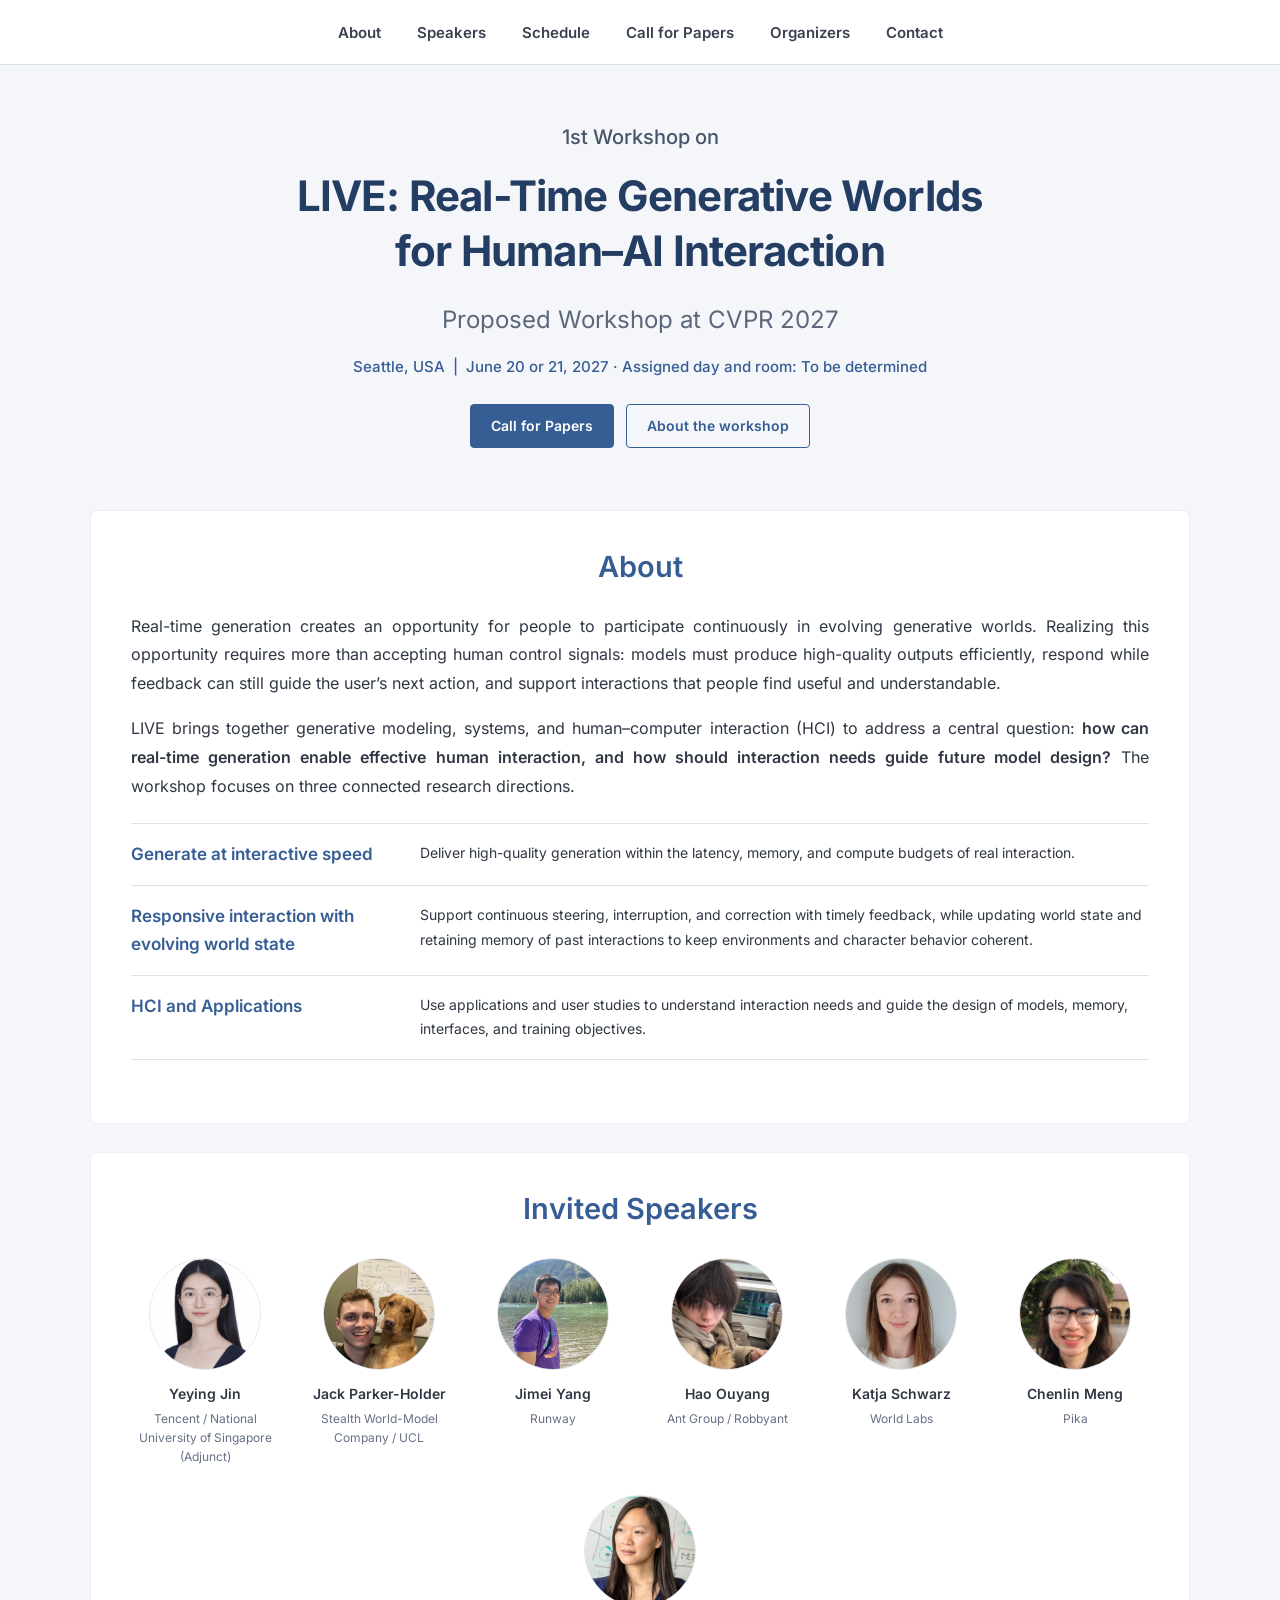
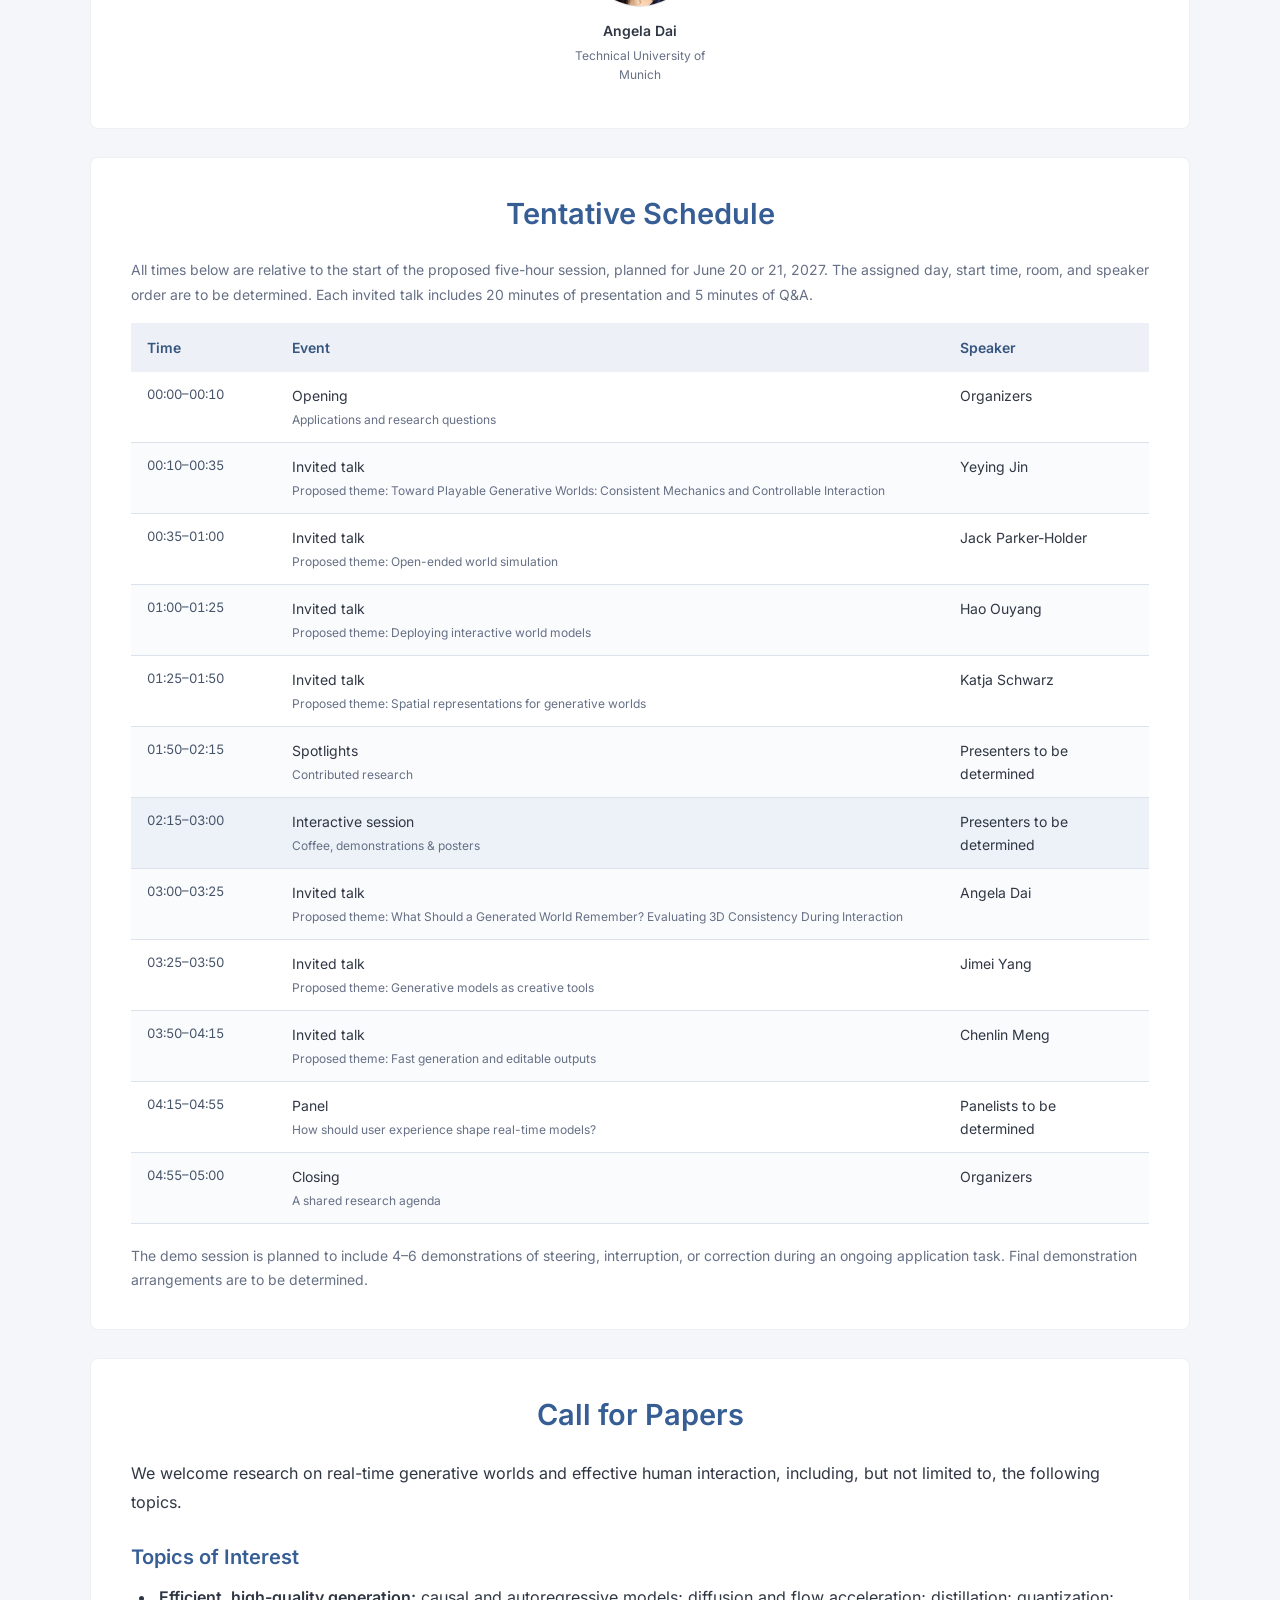
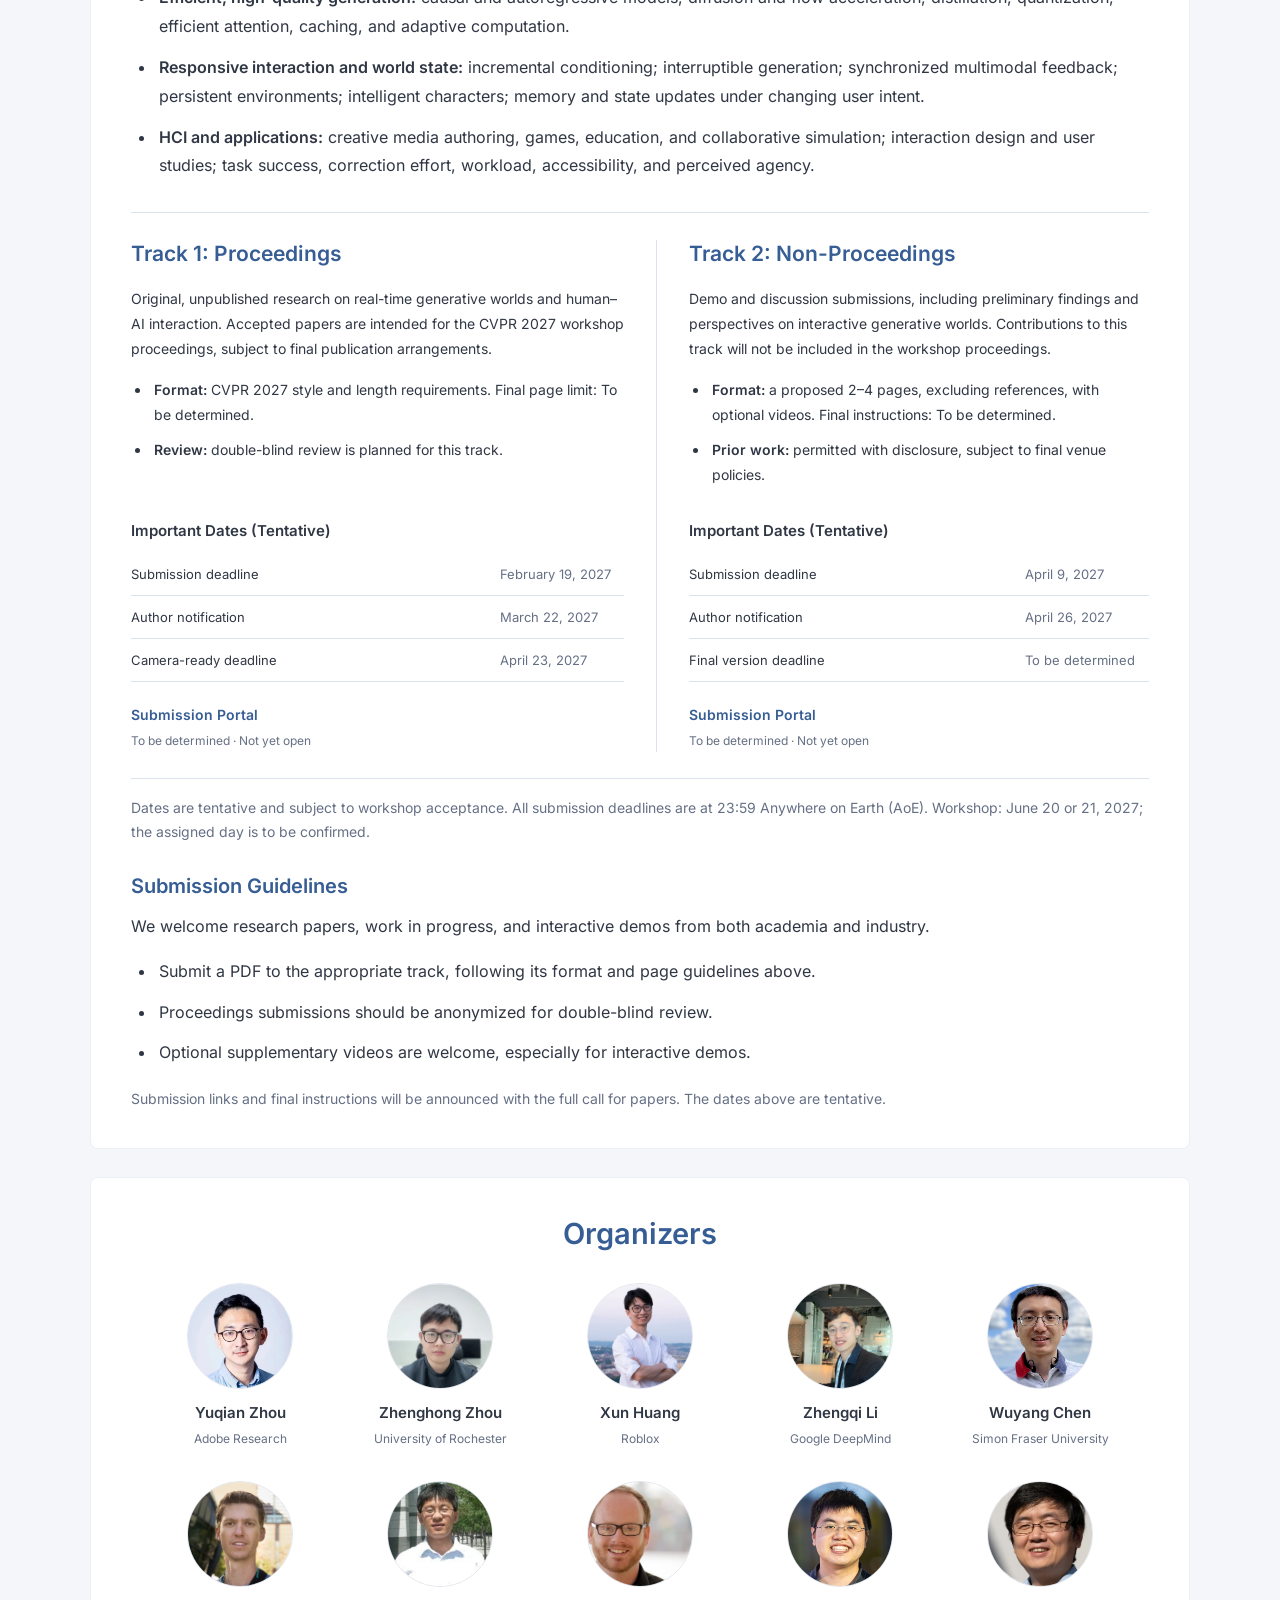
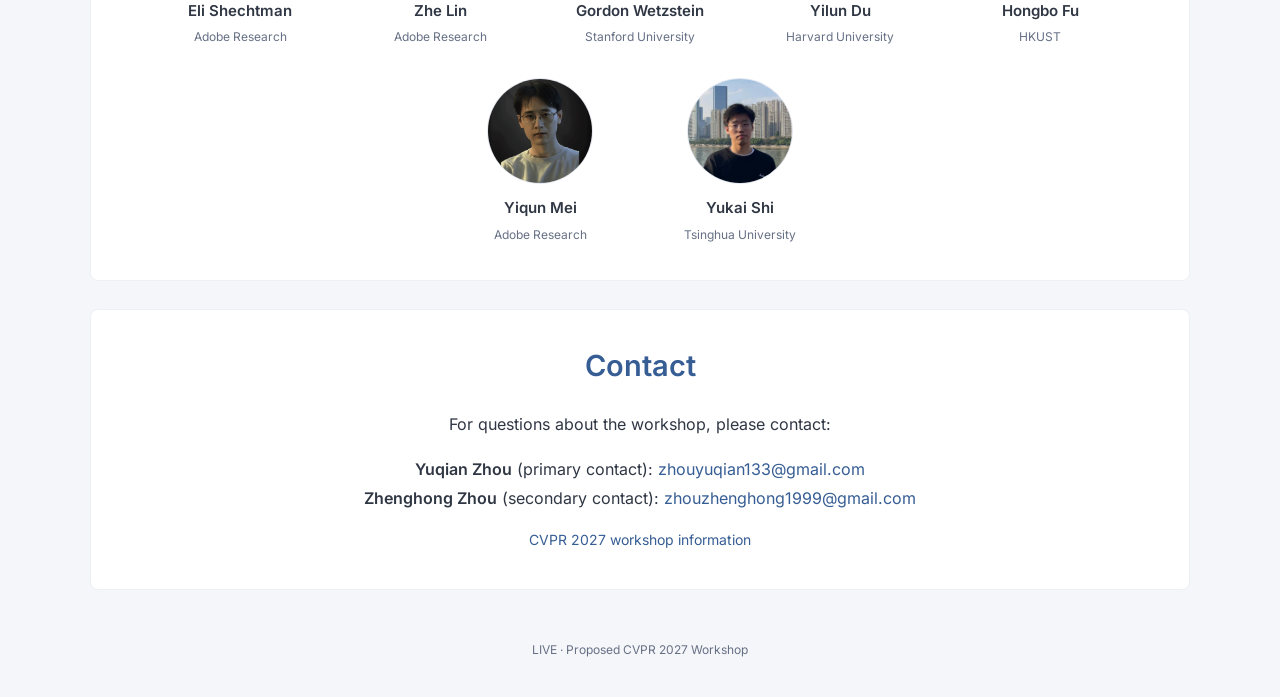
==== index.html @ 4d847741 "Initial submit" ====
<!doctype html>
<html lang="en">
<head>
  <meta charset="utf-8">
  <meta name="viewport" content="width=device-width, initial-scale=1">
  <meta name="theme-color" content="#ffffff">
  <meta name="description" content="LIVE: Real-Time Generative Worlds for Human–AI Interaction. Proposed workshop at CVPR 2027.">
  <meta name="robots" content="noindex, nofollow">
  <meta property="og:title" content="LIVE: Real-Time Generative Worlds for Human–AI Interaction">
  <meta property="og:description" content="Proposed CVPR 2027 workshop on efficient generation, responsive world models, and human–AI interaction.">
  <meta property="og:type" content="website">
  <title>LIVE | Proposed CVPR 2027 Workshop</title>
  <link rel="icon" href="favicon.svg" type="image/svg+xml">
  <link rel="stylesheet" href="assets/fonts/fonts.css">
  <link rel="stylesheet" href="styles.css?v=text-header-20261102">
  <script src="main.js?v=academic-20261101" defer></script>
</head>
<body>
  <a class="skip-link" href="#about">Skip to content</a>
  <nav class="site-nav" aria-label="Main navigation">
    <button class="menu-toggle" type="button" aria-expanded="false" aria-controls="nav-links">☰ Menu</button>
    <div id="nav-links" class="nav-links">
      <a href="#about">About</a><a href="#speakers">Speakers</a><a href="#schedule">Schedule</a><a href="#call-for-papers">Call for Papers</a><a href="#organizers">Organizers</a><a href="#contact">Contact</a>
    </div>
  </nav>
  <header class="workshop-header" id="top">
    <div class="hero-inner"><div class="hero-copy">
    <p class="edition">1st Workshop on</p>
    <h1><span>LIVE: Real-Time Generative Worlds</span><br>for Human–AI Interaction</h1>
    <p class="conference">Proposed Workshop at CVPR 2027</p>
    <p class="event-info">Seattle, USA &nbsp;|&nbsp; June 20 or 21, 2027 · Assigned day and room: To be determined</p>
    <div class="hero-actions">
      <a class="hero-primary" href="#call-for-papers">Call for Papers</a>
      <a class="hero-secondary" href="#about">About the workshop</a>
    </div>
    </div></div>
  </header>
  <main>
    <section id="about" class="section about" aria-labelledby="about-title">
      <h2 id="about-title">About</h2>
      <p>Real-time generation creates an opportunity for people to participate continuously in evolving generative worlds. Realizing this opportunity requires more than accepting human control signals: models must produce high-quality outputs efficiently, respond while feedback can still guide the user’s next action, and support interactions that people find useful and understandable.</p>
      <p>LIVE brings together generative modeling, systems, and human–computer interaction (HCI) to address a central question: <strong>how can real-time generation enable effective human interaction, and how should interaction needs guide future model design?</strong> The workshop focuses on three connected research directions.</p>
      <div class="research-directions" role="group" aria-label="Research goals for continuous human interaction">
        <article class="research-direction">
          <h3>Generate at interactive speed</h3>
          <p>Deliver high-quality generation within the latency, memory, and compute budgets of real interaction.</p>
        </article>
        <article class="research-direction">
          <h3>Responsive interaction with evolving world state</h3>
          <p>Support continuous steering, interruption, and correction with timely feedback, while updating world state and retaining memory of past interactions to keep environments and character behavior coherent.</p>
        </article>
        <article class="research-direction">
          <h3>HCI and Applications</h3>
          <p>Use applications and user studies to understand interaction needs and guide the design of models, memory, interfaces, and training objectives.</p>
        </article>
      </div>
    </section>
    <section id="speakers" class="section" aria-labelledby="speakers-title">
      <h2 id="speakers-title">Invited Speakers</h2>
      <div class="people speakers"><article class="person speaker">
      <a class="person-portrait" href="https://jinyeying.github.io/" target="_blank" rel="noopener noreferrer" aria-label="Yeying Jin — personal website (opens in a new tab)">
        <img src="assets/people/yeying-jin.webp" alt="Yeying Jin" width="112" height="112" loading="lazy">
      </a>
      <h3><a href="https://jinyeying.github.io/" target="_blank" rel="noopener noreferrer">Yeying Jin</a></h3>
      <p class="affiliation">Tencent / National University of Singapore (Adjunct)</p>
    </article>
<article class="person speaker">
      <a class="person-portrait" href="https://jparkerholder.github.io/" target="_blank" rel="noopener noreferrer" aria-label="Jack Parker-Holder — personal website (opens in a new tab)">
        <img src="assets/people/jack-parker-holder.webp" alt="Jack Parker-Holder" width="112" height="112" loading="lazy">
      </a>
      <h3><a href="https://jparkerholder.github.io/" target="_blank" rel="noopener noreferrer">Jack Parker-Holder</a></h3>
      <p class="affiliation">Stealth World-Model Company / UCL</p>
    </article>
<article class="person speaker">
      <a class="person-portrait" href="https://jimeiyang.github.io/" target="_blank" rel="noopener noreferrer" aria-label="Jimei Yang — personal website (opens in a new tab)">
        <img src="assets/people/jimei-yang.webp" alt="Jimei Yang" width="112" height="112" loading="lazy">
      </a>
      <h3><a href="https://jimeiyang.github.io/" target="_blank" rel="noopener noreferrer">Jimei Yang</a></h3>
      <p class="affiliation">Runway</p>
    </article>
<article class="person speaker">
      <a class="person-portrait" href="https://ken-ouyang.github.io/" target="_blank" rel="noopener noreferrer" aria-label="Hao Ouyang — personal website (opens in a new tab)">
        <img src="assets/people/hao-ouyang.webp" alt="Hao Ouyang" width="112" height="112" loading="lazy">
      </a>
      <h3><a href="https://ken-ouyang.github.io/" target="_blank" rel="noopener noreferrer">Hao Ouyang</a></h3>
      <p class="affiliation">Ant Group / Robbyant</p>
    </article>
<article class="person speaker">
      <a class="person-portrait" href="https://katjaschwarz.github.io/" target="_blank" rel="noopener noreferrer" aria-label="Katja Schwarz — personal website (opens in a new tab)">
        <img src="assets/people/katja-schwarz.webp" alt="Katja Schwarz" width="112" height="112" loading="lazy">
      </a>
      <h3><a href="https://katjaschwarz.github.io/" target="_blank" rel="noopener noreferrer">Katja Schwarz</a></h3>
      <p class="affiliation">World Labs</p>
    </article>
<article class="person speaker">
      <a class="person-portrait" href="https://cs.stanford.edu/~chenlin/" target="_blank" rel="noopener noreferrer" aria-label="Chenlin Meng — personal website (opens in a new tab)">
        <img src="assets/people/chenlin-meng.webp" alt="Chenlin Meng" width="112" height="112" loading="lazy">
      </a>
      <h3><a href="https://cs.stanford.edu/~chenlin/" target="_blank" rel="noopener noreferrer">Chenlin Meng</a></h3>
      <p class="affiliation">Pika</p>
    </article>
<article class="person speaker">
      <a class="person-portrait" href="https://www.3dunderstanding.org/" target="_blank" rel="noopener noreferrer" aria-label="Angela Dai — personal website (opens in a new tab)">
        <img src="assets/people/angela-dai.webp" alt="Angela Dai" width="112" height="112" loading="lazy">
      </a>
      <h3><a href="https://www.3dunderstanding.org/" target="_blank" rel="noopener noreferrer">Angela Dai</a></h3>
      <p class="affiliation">Technical University of Munich</p>
    </article></div>
    </section>
    <section id="schedule" class="section" aria-labelledby="schedule-title">
      <h2 id="schedule-title">Tentative Schedule</h2>
      <p class="section-note">All times below are relative to the start of the proposed five-hour session, planned for June 20 or 21, 2027. The assigned day, start time, room, and speaker order are to be determined. Each invited talk includes 20 minutes of presentation and 5 minutes of Q&amp;A.</p>
      <div class="table-wrap"><table class="schedule">
        <caption class="sr-only">Tentative schedule, with elapsed times measured from the session start.</caption>
        <thead><tr><th scope="col">Time</th><th scope="col">Event</th><th scope="col">Speaker</th></tr></thead>
        <tbody><tr><th scope="row">00:00–00:10</th><td>Opening<span class="session-title">Applications and research questions</span></td><td>Organizers</td></tr>
<tr><th scope="row">00:10–00:35</th><td>Invited talk<span class="session-title">Proposed theme: Toward Playable Generative Worlds: Consistent Mechanics and Controllable Interaction</span></td><td>Yeying Jin</td></tr>
<tr><th scope="row">00:35–01:00</th><td>Invited talk<span class="session-title">Proposed theme: Open-ended world simulation</span></td><td>Jack Parker-Holder</td></tr>
<tr><th scope="row">01:00–01:25</th><td>Invited talk<span class="session-title">Proposed theme: Deploying interactive world models</span></td><td>Hao Ouyang</td></tr>
<tr><th scope="row">01:25–01:50</th><td>Invited talk<span class="session-title">Proposed theme: Spatial representations for generative worlds</span></td><td>Katja Schwarz</td></tr>
<tr><th scope="row">01:50–02:15</th><td>Spotlights<span class="session-title">Contributed research</span></td><td>Presenters to be determined</td></tr>
<tr class="session-break"><th scope="row">02:15–03:00</th><td>Interactive session<span class="session-title">Coffee, demonstrations &amp; posters</span></td><td>Presenters to be determined</td></tr>
<tr><th scope="row">03:00–03:25</th><td>Invited talk<span class="session-title">Proposed theme: What Should a Generated World Remember? Evaluating 3D Consistency During Interaction</span></td><td>Angela Dai</td></tr>
<tr><th scope="row">03:25–03:50</th><td>Invited talk<span class="session-title">Proposed theme: Generative models as creative tools</span></td><td>Jimei Yang</td></tr>
<tr><th scope="row">03:50–04:15</th><td>Invited talk<span class="session-title">Proposed theme: Fast generation and editable outputs</span></td><td>Chenlin Meng</td></tr>
<tr><th scope="row">04:15–04:55</th><td>Panel<span class="session-title">How should user experience shape real-time models?</span></td><td>Panelists to be determined</td></tr>
<tr><th scope="row">04:55–05:00</th><td>Closing<span class="session-title">A shared research agenda</span></td><td>Organizers</td></tr></tbody>
      </table></div>
      <p class="section-note after-table">The demo session is planned to include 4–6 demonstrations of steering, interruption, or correction during an ongoing application task. Final demonstration arrangements are to be determined.</p>
    </section>
    <section id="call-for-papers" class="section" aria-labelledby="cfp-title">
      <h2 id="cfp-title">Call for Papers</h2>
      <p>We welcome research on real-time generative worlds and effective human interaction, including, but not limited to, the following topics.</p>
      <h3>Topics of Interest</h3>
      <ul class="topics">
        <li><strong>Efficient, high-quality generation:</strong> causal and autoregressive models; diffusion and flow acceleration; distillation; quantization; efficient attention, caching, and adaptive computation.</li>
        <li><strong>Responsive interaction and world state:</strong> incremental conditioning; interruptible generation; synchronized multimodal feedback; persistent environments; intelligent characters; memory and state updates under changing user intent.</li>
        <li><strong>HCI and applications:</strong> creative media authoring, games, education, and collaborative simulation; interaction design and user studies; task success, correction effort, workload, accessibility, and perceived agency.</li>
      </ul>
      <div class="submission-tracks">
        <section id="proceedings-track" class="track-column" aria-labelledby="proceedings-title">
          <h3 id="proceedings-title">Track 1: Proceedings</h3>
          <p>Original, unpublished research on real-time generative worlds and human–AI interaction. Accepted papers are intended for the CVPR 2027 workshop proceedings, subject to final publication arrangements.</p>
          <ul class="track-requirements">
            <li><strong>Format:</strong> CVPR 2027 style and length requirements. Final page limit: To be determined.</li>
            <li><strong>Review:</strong> double-blind review is planned for this track.</li>
          </ul>
          <div class="track-details">
            <h4>Important Dates (Tentative)</h4>
            <table class="dates track-dates">
              <caption class="sr-only">Tentative Proceedings Track dates for 2027.</caption>
              <tbody>
                <tr><th scope="row">Submission deadline</th><td><time datetime="2027-02-19">February 19, 2027</time></td></tr>
                <tr><th scope="row">Author notification</th><td><time datetime="2027-03-22">March 22, 2027</time></td></tr>
                <tr><th scope="row">Camera-ready deadline</th><td><time datetime="2027-04-23">April 23, 2027</time></td></tr>
              </tbody>
            </table>
            <p class="track-portal"><strong>Submission Portal</strong><span>To be determined · Not yet open</span></p>
          </div>
        </section>
        <section id="non-proceedings-track" class="track-column" aria-labelledby="non-proceedings-title">
          <h3 id="non-proceedings-title">Track 2: Non-Proceedings</h3>
          <p>Demo and discussion submissions, including preliminary findings and perspectives on interactive generative worlds. Contributions to this track will not be included in the workshop proceedings.</p>
          <ul class="track-requirements">
            <li><strong>Format:</strong> a proposed 2–4 pages, excluding references, with optional videos. Final instructions: To be determined.</li>
            <li><strong>Prior work:</strong> permitted with disclosure, subject to final venue policies.</li>
          </ul>
          <div class="track-details">
            <h4>Important Dates (Tentative)</h4>
            <table class="dates track-dates">
              <caption class="sr-only">Tentative Non-Proceedings Track dates for 2027; final version deadline to be determined.</caption>
              <tbody>
                <tr><th scope="row">Submission deadline</th><td><time datetime="2027-04-09">April 9, 2027</time></td></tr>
                <tr><th scope="row">Author notification</th><td><time datetime="2027-04-26">April 26, 2027</time></td></tr>
                <tr><th scope="row">Final version deadline</th><td>To be determined</td></tr>
              </tbody>
            </table>
            <p class="track-portal"><strong>Submission Portal</strong><span>To be determined · Not yet open</span></p>
          </div>
        </section>
      </div>
      <p id="important-dates" class="section-note track-timing">Dates are tentative and subject to workshop acceptance. All submission deadlines are at 23:59 Anywhere on Earth (AoE). Workshop: June 20 or 21, 2027; the assigned day is to be confirmed.</p>
      <h3 id="submission-guidelines">Submission Guidelines</h3>
      <p>We welcome research papers, work in progress, and interactive demos from both academia and industry.</p>
      <ul class="submission-guidelines">
        <li>Submit a PDF to the appropriate track, following its format and page guidelines above.</li>
        <li>Proceedings submissions should be anonymized for double-blind review.</li>
        <li>Optional supplementary videos are welcome, especially for interactive demos.</li>
      </ul>
      <p class="section-note">Submission links and final instructions will be announced with the full call for papers. The dates above are tentative.</p>
    </section>
    <section id="organizers" class="section" aria-labelledby="organizers-title">
      <h2 id="organizers-title">Organizers</h2>
      <div class="people organizers"><article class="person organizer">
      <a class="person-portrait" href="https://yzhouas.github.io/" target="_blank" rel="noopener noreferrer" aria-label="Yuqian Zhou — personal website (opens in a new tab)">
        <img src="assets/people/yuqian-zhou.webp" alt="Yuqian Zhou" width="112" height="112" loading="lazy">
      </a>
      <h3><a href="https://yzhouas.github.io/" target="_blank" rel="noopener noreferrer">Yuqian Zhou</a></h3>
      <p class="affiliation">Adobe Research</p>
    </article>
<article class="person organizer">
      <a class="person-portrait" href="https://zhouzhenghong-gt.github.io/" target="_blank" rel="noopener noreferrer" aria-label="Zhenghong Zhou — personal website (opens in a new tab)">
        <img src="assets/people/zhenghong-zhou.webp" alt="Zhenghong Zhou" width="112" height="112" loading="lazy">
      </a>
      <h3><a href="https://zhouzhenghong-gt.github.io/" target="_blank" rel="noopener noreferrer">Zhenghong Zhou</a></h3>
      <p class="affiliation">University of Rochester</p>
    </article>
<article class="person organizer">
      <a class="person-portrait" href="https://www.xunhuang.me/" target="_blank" rel="noopener noreferrer" aria-label="Xun Huang — personal website (opens in a new tab)">
        <img src="assets/people/xun-huang.webp" alt="Xun Huang" width="112" height="112" loading="lazy">
      </a>
      <h3><a href="https://www.xunhuang.me/" target="_blank" rel="noopener noreferrer">Xun Huang</a></h3>
      <p class="affiliation">Roblox</p>
    </article>
<article class="person organizer">
      <a class="person-portrait" href="https://zhengqili.github.io/" target="_blank" rel="noopener noreferrer" aria-label="Zhengqi Li — personal website (opens in a new tab)">
        <img src="assets/people/zhengqi-li.webp" alt="Zhengqi Li" width="112" height="112" loading="lazy">
      </a>
      <h3><a href="https://zhengqili.github.io/" target="_blank" rel="noopener noreferrer">Zhengqi Li</a></h3>
      <p class="affiliation">Google DeepMind</p>
    </article>
<article class="person organizer">
      <a class="person-portrait" href="https://delta-lab-ai.github.io/" target="_blank" rel="noopener noreferrer" aria-label="Wuyang Chen — personal website (opens in a new tab)">
        <img src="assets/people/wuyang-chen.webp" alt="Wuyang Chen" width="112" height="112" loading="lazy">
      </a>
      <h3><a href="https://delta-lab-ai.github.io/" target="_blank" rel="noopener noreferrer">Wuyang Chen</a></h3>
      <p class="affiliation">Simon Fraser University</p>
    </article>
<article class="person organizer">
      <a class="person-portrait" href="https://research.adobe.com/person/eli-shechtman/" target="_blank" rel="noopener noreferrer" aria-label="Eli Shechtman — personal website (opens in a new tab)">
        <img src="assets/people/eli-shechtman.webp" alt="Eli Shechtman" width="112" height="112" loading="lazy">
      </a>
      <h3><a href="https://research.adobe.com/person/eli-shechtman/" target="_blank" rel="noopener noreferrer">Eli Shechtman</a></h3>
      <p class="affiliation">Adobe Research</p>
    </article>
<article class="person organizer">
      <a class="person-portrait" href="https://research.adobe.com/person/zhe-lin/" target="_blank" rel="noopener noreferrer" aria-label="Zhe Lin — personal website (opens in a new tab)">
        <img src="assets/people/zhe-lin.webp" alt="Zhe Lin" width="112" height="112" loading="lazy">
      </a>
      <h3><a href="https://research.adobe.com/person/zhe-lin/" target="_blank" rel="noopener noreferrer">Zhe Lin</a></h3>
      <p class="affiliation">Adobe Research</p>
    </article>
<article class="person organizer">
      <a class="person-portrait" href="https://web.stanford.edu/~gordonwz/" target="_blank" rel="noopener noreferrer" aria-label="Gordon Wetzstein — personal website (opens in a new tab)">
        <img src="assets/people/gordon-wetzstein.webp" alt="Gordon Wetzstein" width="112" height="112" loading="lazy">
      </a>
      <h3><a href="https://web.stanford.edu/~gordonwz/" target="_blank" rel="noopener noreferrer">Gordon Wetzstein</a></h3>
      <p class="affiliation">Stanford University</p>
    </article>
<article class="person organizer">
      <a class="person-portrait" href="https://yilundu.github.io/" target="_blank" rel="noopener noreferrer" aria-label="Yilun Du — personal website (opens in a new tab)">
        <img src="assets/people/yilun-du.webp" alt="Yilun Du" width="112" height="112" loading="lazy">
      </a>
      <h3><a href="https://yilundu.github.io/" target="_blank" rel="noopener noreferrer">Yilun Du</a></h3>
      <p class="affiliation">Harvard University</p>
    </article>
<article class="person organizer">
      <a class="person-portrait" href="https://hongbofu.people.ust.hk/hongbo_short_bio.html" target="_blank" rel="noopener noreferrer" aria-label="Hongbo Fu — personal website (opens in a new tab)">
        <img src="assets/people/hongbo-fu.webp" alt="Hongbo Fu" width="112" height="112" loading="lazy">
      </a>
      <h3><a href="https://hongbofu.people.ust.hk/hongbo_short_bio.html" target="_blank" rel="noopener noreferrer">Hongbo Fu</a></h3>
      <p class="affiliation">HKUST</p>
    </article>
<article class="person organizer">
      <a class="person-portrait" href="https://yiqunmei.net/" target="_blank" rel="noopener noreferrer" aria-label="Yiqun Mei — personal website (opens in a new tab)">
        <img src="assets/people/yiqun-mei.webp" alt="Yiqun Mei" width="112" height="112" loading="lazy">
      </a>
      <h3><a href="https://yiqunmei.net/" target="_blank" rel="noopener noreferrer">Yiqun Mei</a></h3>
      <p class="affiliation">Adobe Research</p>
    </article>
<article class="person organizer">
      <a class="person-portrait" href="https://shiyukai26.github.io/info/" target="_blank" rel="noopener noreferrer" aria-label="Yukai Shi — personal website (opens in a new tab)">
        <img src="assets/people/yukai-shi.webp" alt="Yukai Shi" width="112" height="112" loading="lazy">
      </a>
      <h3><a href="https://shiyukai26.github.io/info/" target="_blank" rel="noopener noreferrer">Yukai Shi</a></h3>
      <p class="affiliation">Tsinghua University</p>
    </article></div>
    </section>
    <section id="contact" class="section contact" aria-labelledby="contact-title">
      <h2 id="contact-title">Contact</h2>
      <p>For questions about the workshop, please contact:</p>
      <p><strong>Yuqian Zhou</strong> (primary contact): <a href="mailto:zhouyuqian133@gmail.com">zhouyuqian133@gmail.com</a><br>
      <strong>Zhenghong Zhou</strong> (secondary contact): <a href="mailto:zhouzhenghong1999@gmail.com">zhouzhenghong1999@gmail.com</a></p>
      <p class="section-note"><a href="https://cvpr.thecvf.com/Conferences/2027/CallForWorkshops" target="_blank" rel="noopener noreferrer">CVPR 2027 workshop information</a></p>
    </section>
  </main>
  <footer>LIVE · Proposed CVPR 2027 Workshop</footer>
</body>
</html>
---- assets/fonts/fonts.css ----
@font-face {
  font-family: 'Inter';
  font-style: normal;
  font-weight: 400;
  font-display: swap;
  src: url(./inter-400.ttf) format('truetype');
}

@font-face {
  font-family: 'Inter';
  font-style: normal;
  font-weight: 500;
  font-display: swap;
  src: url(./inter-500.ttf) format('truetype');
}

@font-face {
  font-family: 'Inter';
  font-style: normal;
  font-weight: 600;
  font-display: swap;
  src: url(./inter-600.ttf) format('truetype');
}

@font-face {
  font-family: 'Inter';
  font-style: normal;
  font-weight: 700;
  font-display: swap;
  src: url(./inter-700.ttf) format('truetype');
}

@font-face {
  font-family: 'Space Grotesk';
  font-style: normal;
  font-weight: 700;
  font-display: swap;
  src: url(./space-grotesk-700.ttf) format('truetype');
}
---- styles.css ----
:root { --text:#303744; --muted:#667085; --accent:#365d94; --line:#dce2eb; --background:#f5f6f9; }
* { box-sizing:border-box; }
html { scroll-behavior:smooth; scroll-padding-top:86px; }
body { margin:0; background:var(--background); color:var(--text); font:16px/1.8 'Inter',Arial,sans-serif; }
a { color:var(--accent); text-decoration:none; }
a:hover { text-decoration:underline; text-underline-offset:3px; }
a:focus-visible,button:focus-visible { outline:3px solid var(--accent); outline-offset:5px; }
p { margin:0 0 16px; } p:last-child { margin-bottom:0; }
h1,h2,h3 { line-height:1.35; }
h2 { color:var(--accent); font-size:29px; font-weight:600; text-align:center; margin:0 0 25px; }
h3 { font-size:20px; color:var(--accent); font-weight:600; margin:28px 0 12px; }
img { max-width:100%; } ul { margin:12px 0 20px; padding-left:25px; } li { padding-left:3px; margin-bottom:12px; } strong { font-weight:600; }
.sr-only { position:absolute; width:1px; height:1px; padding:0; margin:-1px; overflow:hidden; clip:rect(0,0,0,0); white-space:nowrap; border:0; }
.skip-link { position:fixed; top:-70px; left:20px; padding:10px 16px; background:white; z-index:101; } .skip-link:focus { top:10px; }
.site-nav { position:sticky; top:0; background:#fff; border-bottom:1px solid var(--line); z-index:100; }
.nav-links { min-height:64px; display:flex; justify-content:center; align-items:center; flex-wrap:wrap; gap:36px; padding:10px 24px; }
.nav-links a { color:#394150; font-size:15px; font-weight:600; padding:6px 0; } .nav-links a:hover { color:var(--accent); }
.menu-toggle { display:none; font:inherit; color:var(--text); border:0; background:transparent; }
.workshop-header { max-width:1180px; margin:auto; text-align:center; }
.hero-inner { padding:54px 24px 34px; }
.hero-copy { max-width:1000px; margin:auto; }
.edition { font-size:20px; margin-bottom:14px; font-weight:500; color:#465469; }
.workshop-header h1 { font-size:42px; line-height:1.3; letter-spacing:-.8px; font-weight:700; margin:0; color:#243d62; }
.conference { font-size:24px; color:#5b677a; margin:20px 0 12px; }
.event-info { max-width:850px; font-size:15px; font-weight:500; margin:0 auto; color:var(--accent); }
.hero-actions { display:flex; justify-content:center; flex-wrap:wrap; gap:12px; margin-top:24px; }
.hero-actions a { display:inline-flex; align-items:center; justify-content:center; min-height:44px; padding:9px 20px; border:1px solid var(--accent); border-radius:4px; font-size:14px; font-weight:600; line-height:1.6; }
.hero-actions a:hover { text-decoration:none; }
.hero-primary { background:var(--accent); color:#fff; } .hero-primary:hover { background:#294b7c; }
.hero-secondary { background:transparent; color:var(--accent); } .hero-secondary:hover { background:#e9eef6; }
.section { width:calc(100% - 48px); max-width:1100px; margin:28px auto; padding:36px 40px; background:#fff; border:1px solid #edf0f5; border-radius:8px; }
.about p { text-align:justify; }
.research-directions { margin:23px 0 27px; border-top:1px solid var(--line); }
.research-direction { display:grid; grid-template-columns:265px minmax(0,1fr); gap:24px; padding:17px 0; border-bottom:1px solid var(--line); }
.research-direction h3 { font-size:17px; margin:0; line-height:1.6; }
.research-direction p { font-size:14px; line-height:1.75; text-align:left; margin:0; }
.section-note { color:var(--muted); font-size:14px; line-height:1.75; } .centered { text-align:center; }
.people { display:flex; flex-wrap:wrap; justify-content:center; align-items:flex-start; gap:30px; margin-top:30px; }
.person { width:143px; text-align:center; }
.person-portrait { display:block; width:112px; height:112px; margin:0 auto 13px; }
.person-portrait img { display:block; width:100%; height:100%; object-fit:cover; object-position:50% 30%; border-radius:50%; border:1px solid #e1e5ed; }
.person h3 { font-size:14px; font-weight:600; margin:0; line-height:1.5; }
.person h3 a { color:#303744; } .person h3 a:hover { color:var(--accent); }
.affiliation { font-size:12px; color:var(--muted); margin:5px 0 0; line-height:1.6; }
.speakers { gap:28px; margin-bottom:8px; } .speakers .person { width:146px; }
.organizers { gap:32px 28px; } .organizers .person { width:172px; }
.organizers .person-portrait { width:106px; height:106px; } .organizers .person h3 { font-size:15px; }
.table-wrap { width:100%; overflow-x:auto; }
table { width:100%; border-collapse:collapse; font-size:14px; line-height:1.65; }
thead th { background:#edf1f7; color:#36557f; font-weight:600; text-align:left; padding:13px 16px; }
tbody td,tbody th { border-bottom:1px solid var(--line); padding:12px 16px; text-align:left; vertical-align:top; }
.schedule th:first-child { width:145px; white-space:nowrap; }
.schedule tbody th { color:#465469; font-size:13px; font-weight:400; font-variant-numeric:tabular-nums; }
.schedule th:last-child { width:205px; } .schedule tbody tr:nth-child(even) { background:#fafbfd; }
.schedule .session-break { background:#edf2f8!important; }
.session-title { display:block; margin-top:3px; color:var(--muted); font-size:12px; }
.after-table { margin-top:20px; }
.dates { width:100%; max-width:790px; margin:10px 0 0; }
.dates th { font-weight:400; padding-left:0; } .dates td { color:var(--muted); width:185px; padding-right:0; white-space:nowrap; }
.submission-tracks { display:grid; grid-template-columns:repeat(2,minmax(0,1fr)); gap:32px; margin-top:32px; padding-top:27px; border-top:1px solid var(--line); }
.track-column { min-width:0; display:flex; flex-direction:column; }
.track-column + .track-column { border-left:1px solid var(--line); padding-left:32px; }
.track-column h3 { margin:0 0 17px; font-size:21px; }
.track-column p,.track-requirements { font-size:14px; line-height:1.8; }
.track-requirements { margin:0 0 21px; padding-left:20px; }
.track-requirements li { margin-bottom:9px; }
.track-details { margin-top:auto; }
.track-details h4 { font-size:15px; font-weight:600; margin:0 0 9px; }
.track-dates { font-size:13px; line-height:1.7; margin:0; }
.track-dates th,.track-dates td { padding-top:10px; padding-bottom:10px; }
.track-dates td { width:136px; padding-left:12px; }
.track-portal { margin-top:20px; }
.track-portal strong { color:var(--accent); font-weight:600; }
.track-portal span { display:block; color:var(--muted); font-size:12px; margin-top:3px; }
.track-timing { margin:26px 0 0; padding-top:17px; border-top:1px solid var(--line); }
.contact { text-align:center; } .contact a { overflow-wrap:anywhere; }
footer { text-align:center; font-size:12px; color:var(--muted); padding:20px 24px 35px; line-height:2; }
.credits { max-width:900px; margin:50px auto; padding:35px; background:#fff; }
.credits h1 { color:#243d62; font-size:30px; } .credits h2 { font-size:23px; text-align:left; margin:30px 0 15px; }
.credits p,.credits li { font-size:14px; } .back-link { display:inline-block; margin-bottom:15px; }
@media(max-width:1100px) {
  .speakers .person { width:calc((100% - 56px) / 3); max-width:240px; }
  .organizers .person { width:calc((100% - 84px) / 4); }
  .workshop-header h1 { font-size:38px; }
}
@media(max-width:760px) {
  html { scroll-padding-top:72px; }
  .menu-toggle { display:block; width:100%; padding:14px 24px; font-size:15px; cursor:pointer; }
  .nav-links { display:none; min-height:auto; padding:6px 24px 18px; gap:12px 28px; }
  .nav-links.open { display:flex; } .nav-links a { font-size:14px; }
  .hero-inner { padding:36px 24px 18px; }
  .hero-copy { max-width:none; }
  .edition { font-size:18px; margin-bottom:13px; }
  .workshop-header h1 { font-size:32px; letter-spacing:-.5px; }
  .workshop-header h1 br { display:none; } .workshop-header h1 span::after { content:' '; }
  .hero-actions { gap:10px; margin-top:23px; }
  .hero-actions a { flex:1 1 150px; font-size:13px; padding:9px 12px; }
  .conference { font-size:20px; margin-top:18px; } .event-info { font-size:14px; }
  .section { width:calc(100% - 28px); margin:22px auto; padding:28px 25px; }
  h2 { font-size:25px; margin-bottom:20px; } body { font-size:15px; } h3 { font-size:18px; }
  .about p { text-align:left; } .section-note { font-size:13px; }
  .research-directions { margin:22px 0 25px; }
  .research-direction { grid-template-columns:1fr; gap:6px; padding:16px 0; }
  .research-direction h3 { font-size:17px; }
  .people { gap:26px 18px; } .speakers .person { width:calc((100% - 36px) / 3); }
  .person-portrait { width:100px; height:100px; }
  .organizers .person { width:calc((100% - 36px) / 3); } .organizers .person-portrait { width:94px; height:94px; }
  .person h3,.organizers .person h3 { font-size:13px; } .affiliation { font-size:11px; }
  .schedule { min-width:595px; font-size:13px; } .schedule th:first-child { width:115px; } .schedule th:last-child { width:155px; }
  .schedule tbody th { font-size:12px; } thead th,tbody td,tbody th { padding:11px 12px; }
  .dates { font-size:13px; } .dates td { width:145px; }
  .submission-tracks { grid-template-columns:1fr; gap:27px; margin-top:27px; }
  .track-column + .track-column { border-left:0; padding-left:0; border-top:1px solid var(--line); padding-top:27px; }
  .track-column h3 { font-size:20px; }
}
@media(max-width:440px) {
  .workshop-header h1 { font-size:28px; } .conference { font-size:18px; }
  .event-info { font-size:13px; max-width:none; margin-inline:0; } .section { padding:26px 20px; }
  .people { gap:24px 16px; } .speakers .person,.organizers .person { width:calc((100% - 16px) / 2); }
  .speakers .person-portrait { width:108px; height:108px; } .organizers .person-portrait { width:100px; height:100px; }
  .dates { font-size:12px; } .dates td { width:127px; padding-left:10px; }
  .credits { margin:20px 14px; padding:24px; }
}
@media(prefers-reduced-motion:reduce) { html { scroll-behavior:auto; } }
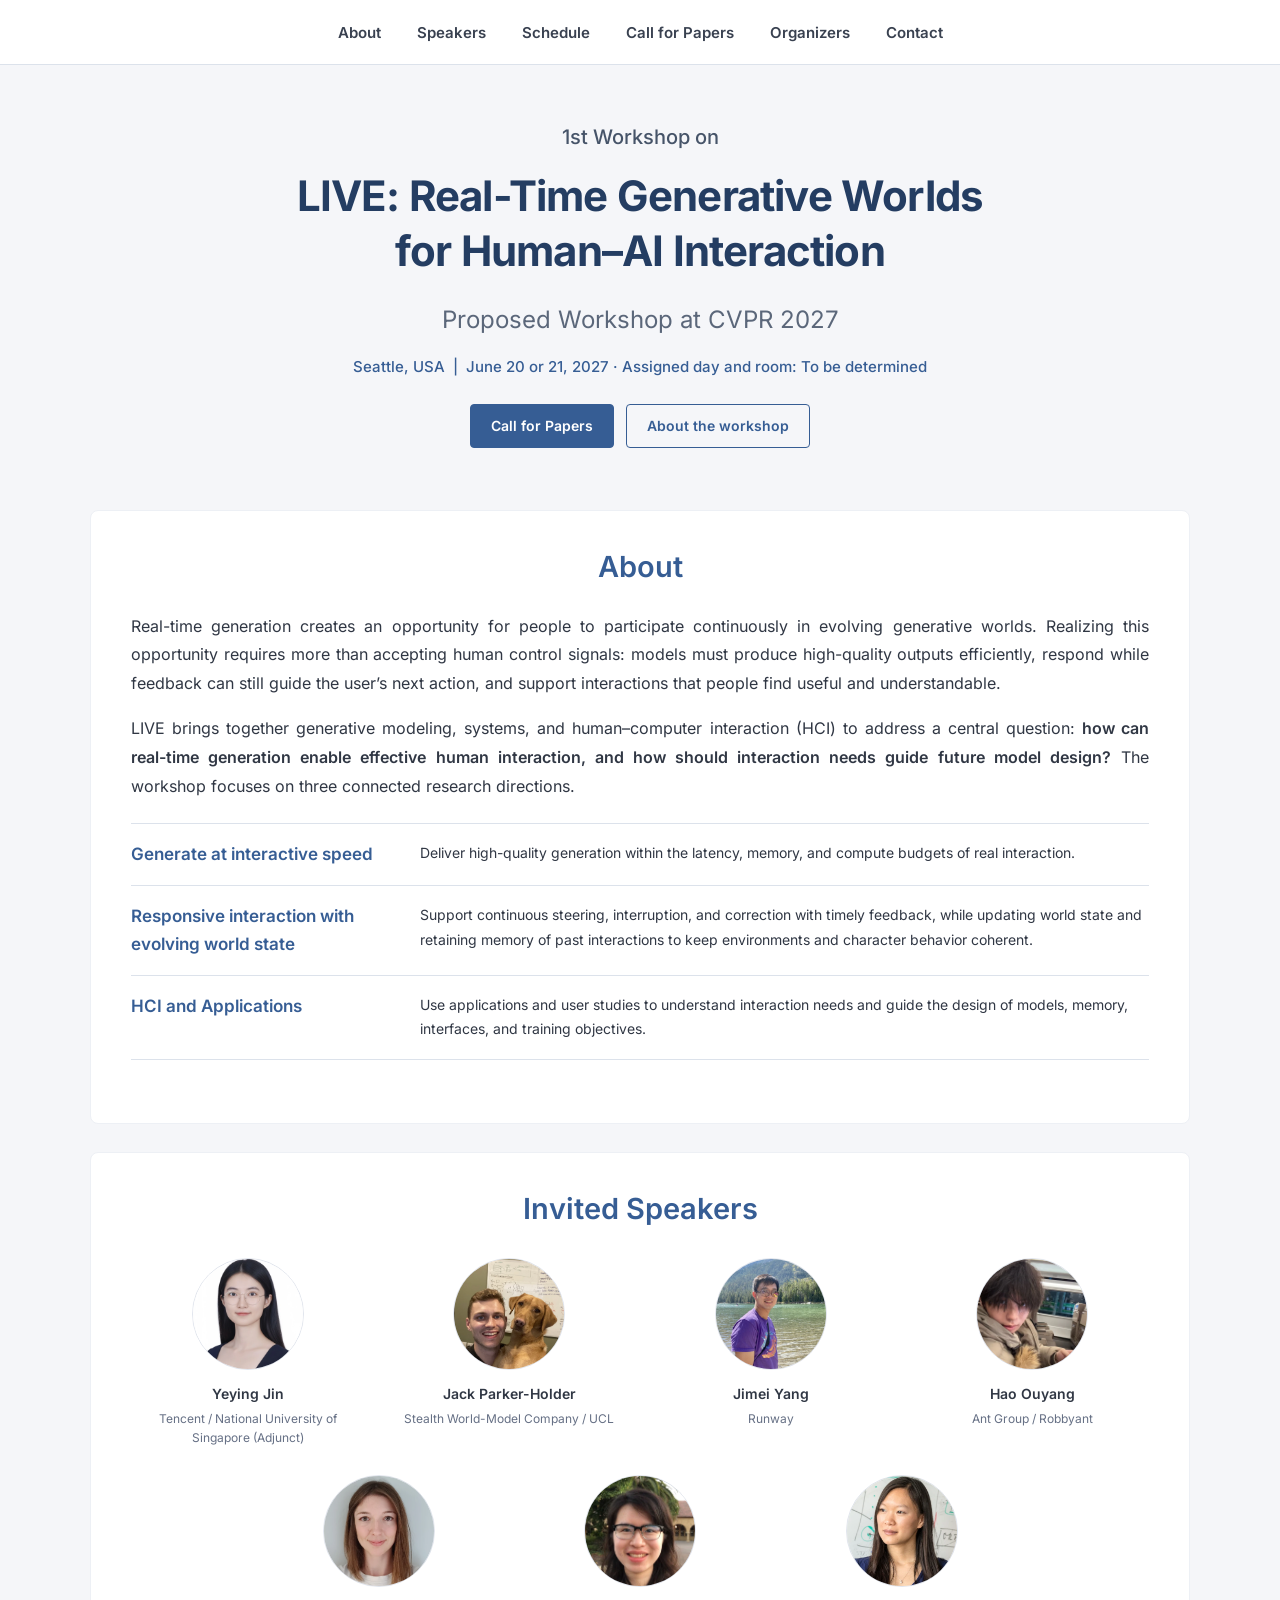
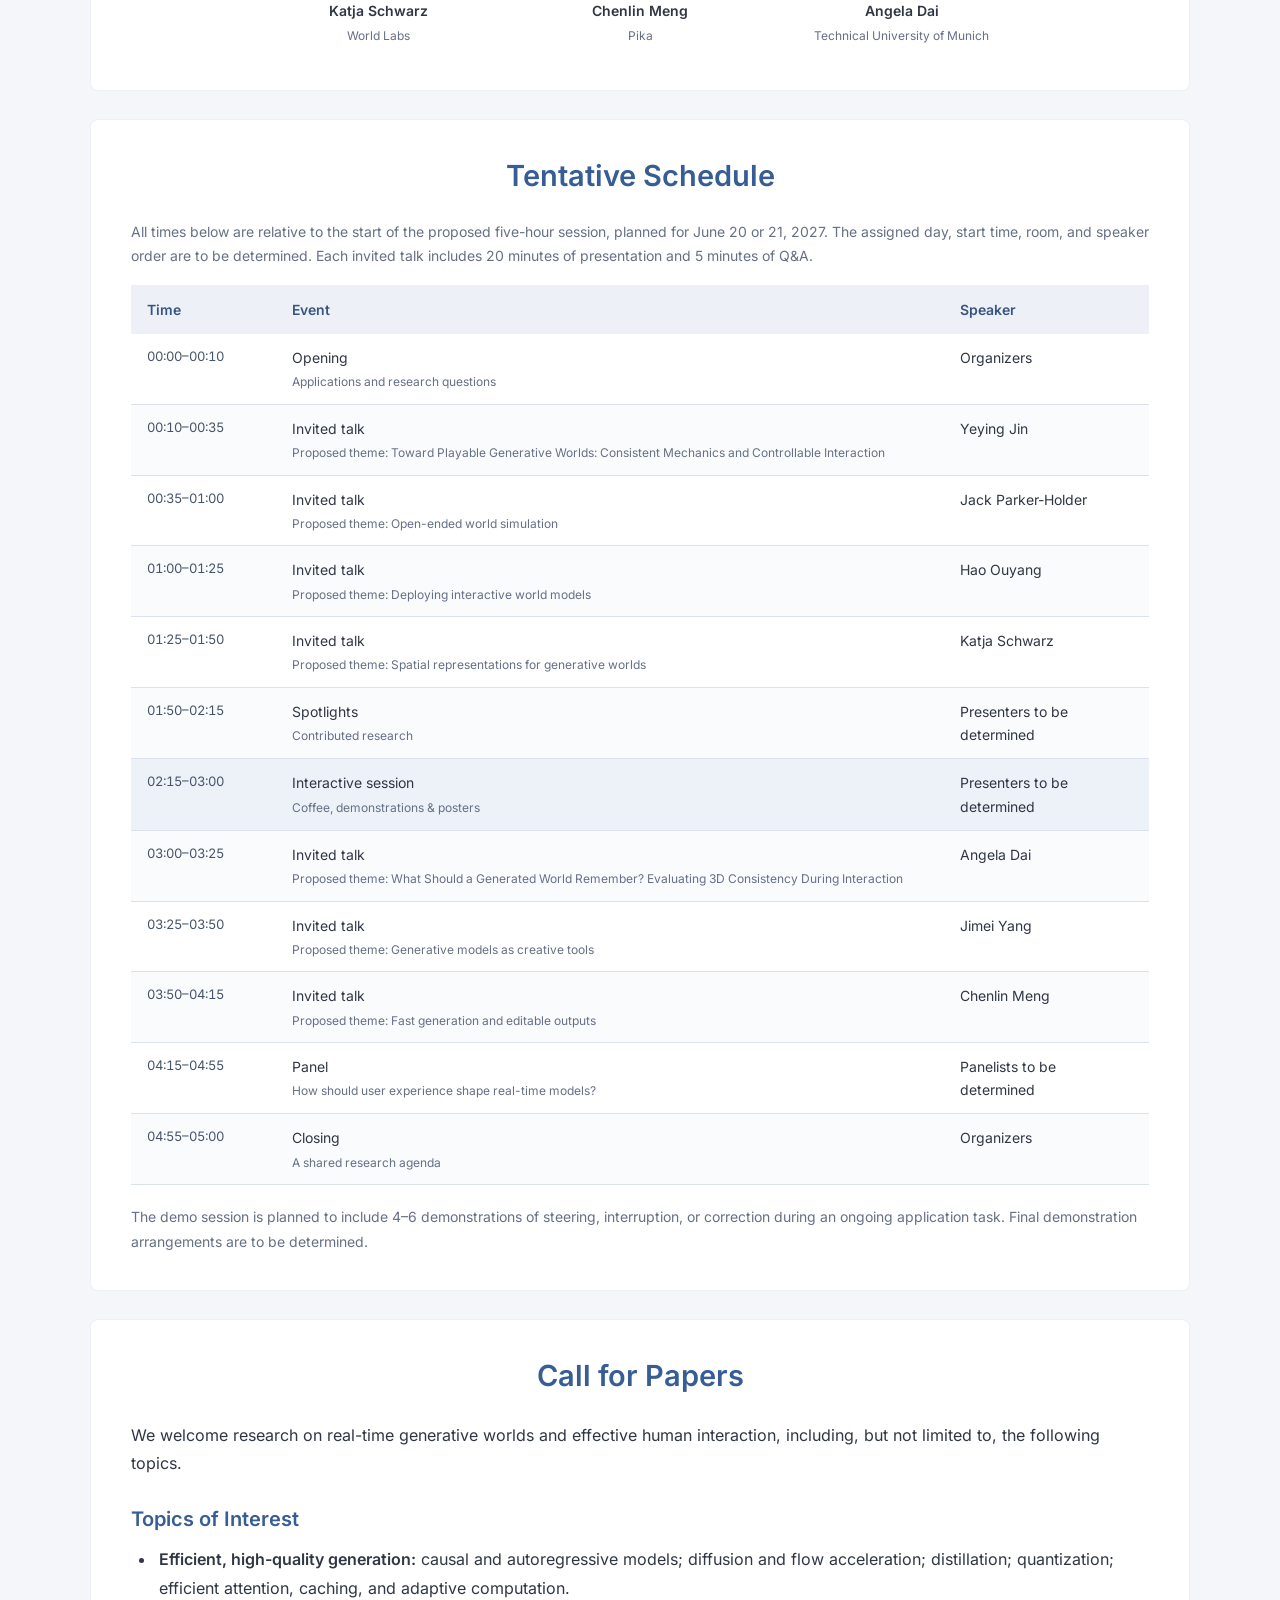
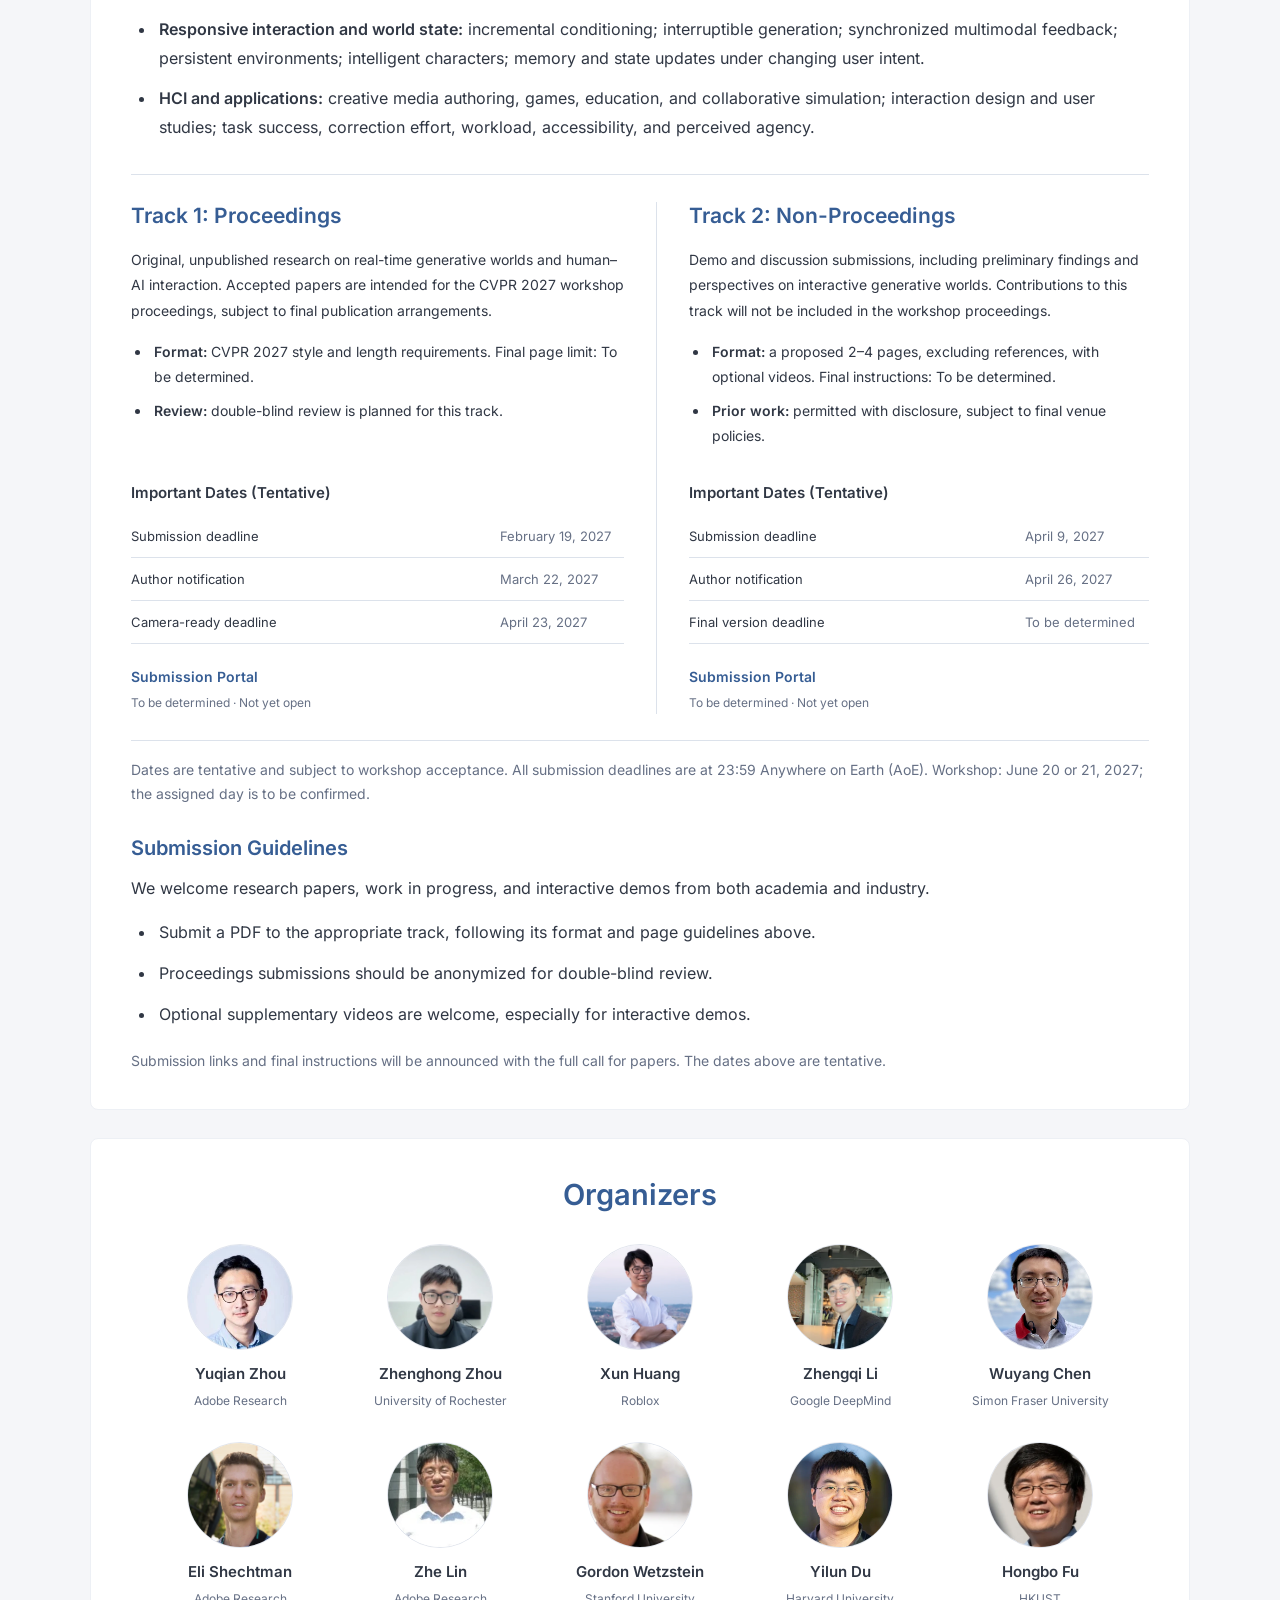
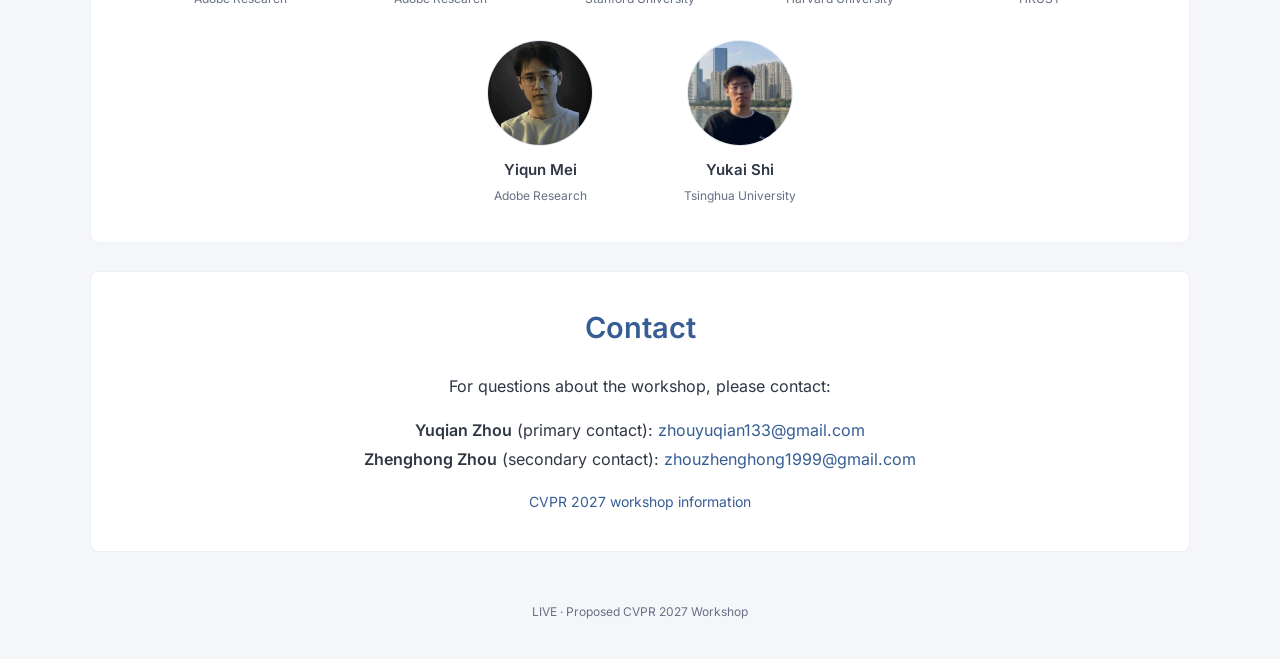
==== commit 3e75eb1c: "Arrange invited speakers in rows of four and three" ====
--- a/index.html
+++ b/index.html
@@ -12,7 +12,7 @@
   <title>LIVE | Proposed CVPR 2027 Workshop</title>
   <link rel="icon" href="favicon.svg" type="image/svg+xml">
   <link rel="stylesheet" href="assets/fonts/fonts.css">
-  <link rel="stylesheet" href="styles.css?v=text-header-20261102">
+  <link rel="stylesheet" href="styles.css?v=speakers-4-3-20261102">
   <script src="main.js?v=academic-20261101" defer></script>
 </head>
 <body>
--- a/styles.css
+++ b/styles.css
@@ -42,7 +42,7 @@
 .person h3 { font-size:14px; font-weight:600; margin:0; line-height:1.5; }
 .person h3 a { color:#303744; } .person h3 a:hover { color:var(--accent); }
 .affiliation { font-size:12px; color:var(--muted); margin:5px 0 0; line-height:1.6; }
-.speakers { gap:28px; margin-bottom:8px; } .speakers .person { width:146px; }
+.speakers { gap:28px; margin-bottom:8px; } .speakers .person { width:calc((100% - 84px) / 4); }
 .organizers { gap:32px 28px; } .organizers .person { width:172px; }
 .organizers .person-portrait { width:106px; height:106px; } .organizers .person h3 { font-size:15px; }
 .table-wrap { width:100%; overflow-x:auto; }
@@ -79,7 +79,6 @@
 .credits h1 { color:#243d62; font-size:30px; } .credits h2 { font-size:23px; text-align:left; margin:30px 0 15px; }
 .credits p,.credits li { font-size:14px; } .back-link { display:inline-block; margin-bottom:15px; }
 @media(max-width:1100px) {
-  .speakers .person { width:calc((100% - 56px) / 3); max-width:240px; }
   .organizers .person { width:calc((100% - 84px) / 4); }
   .workshop-header h1 { font-size:38px; }
 }
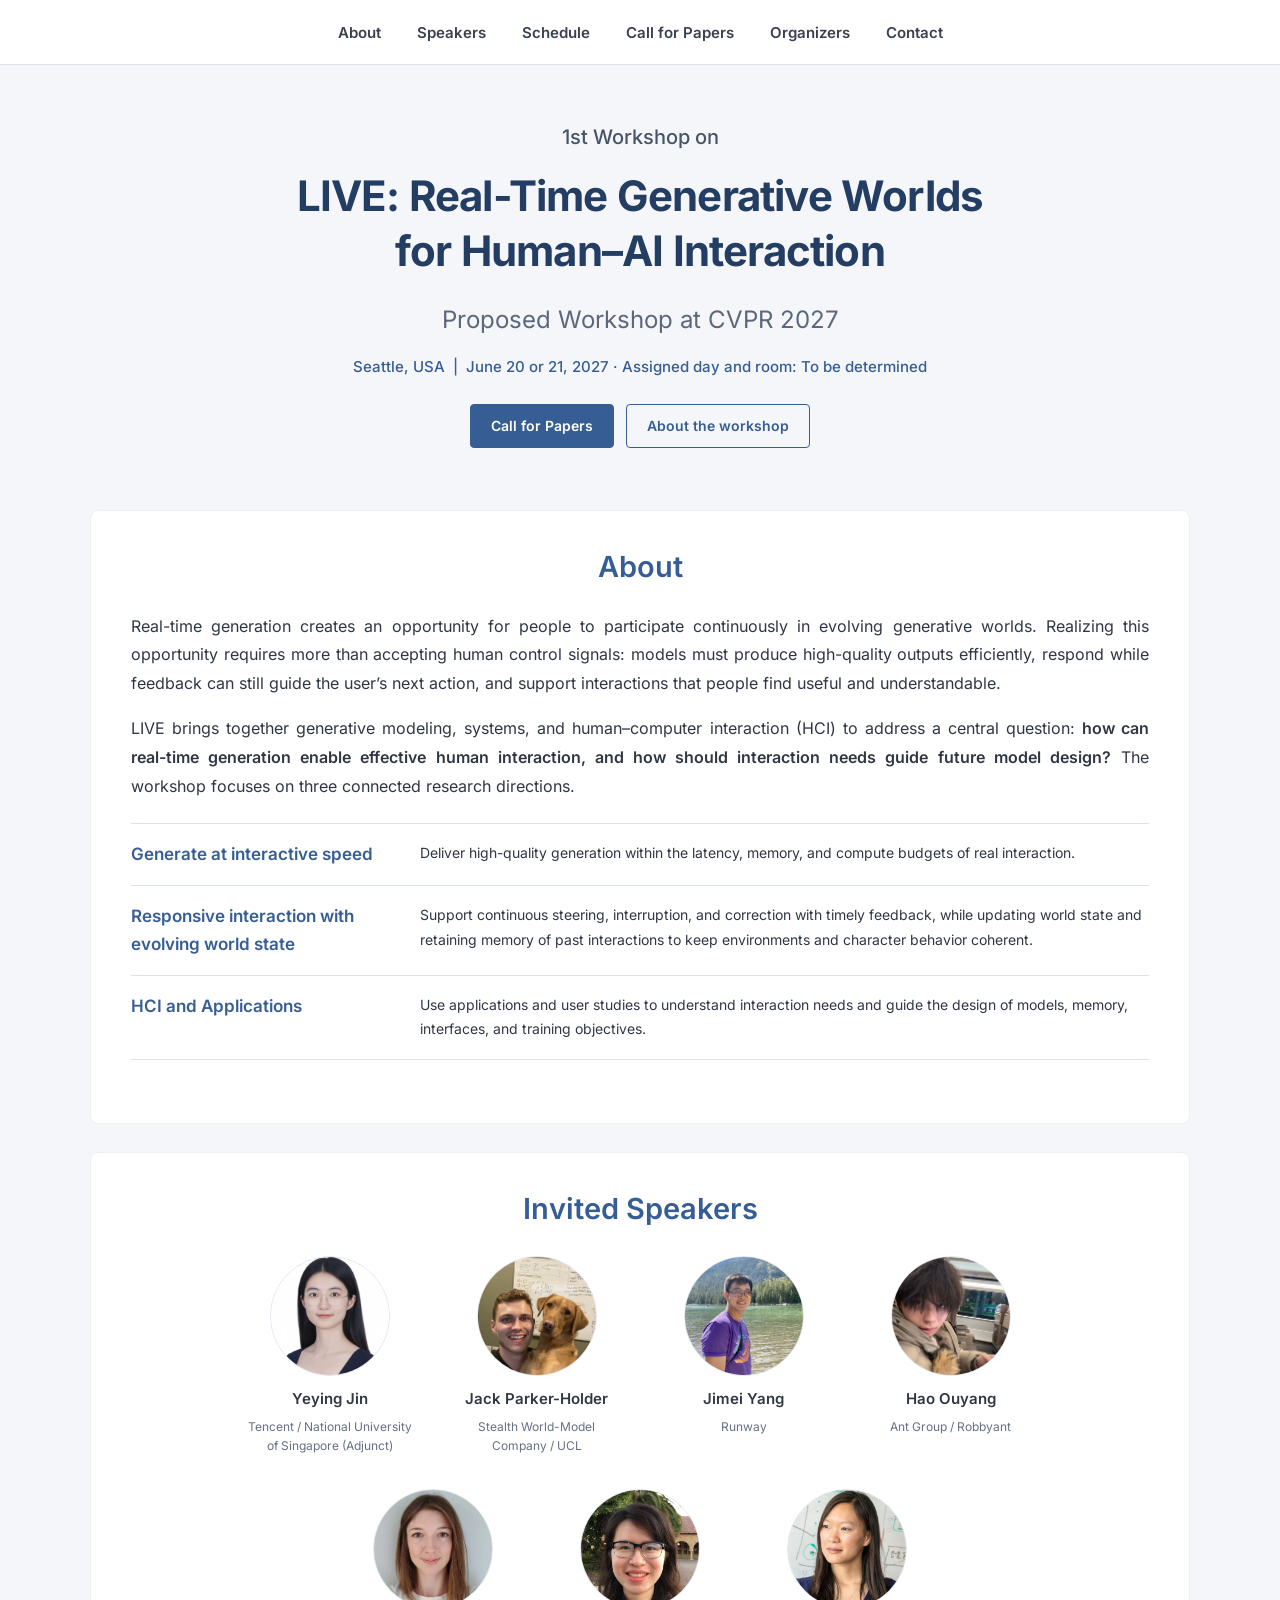
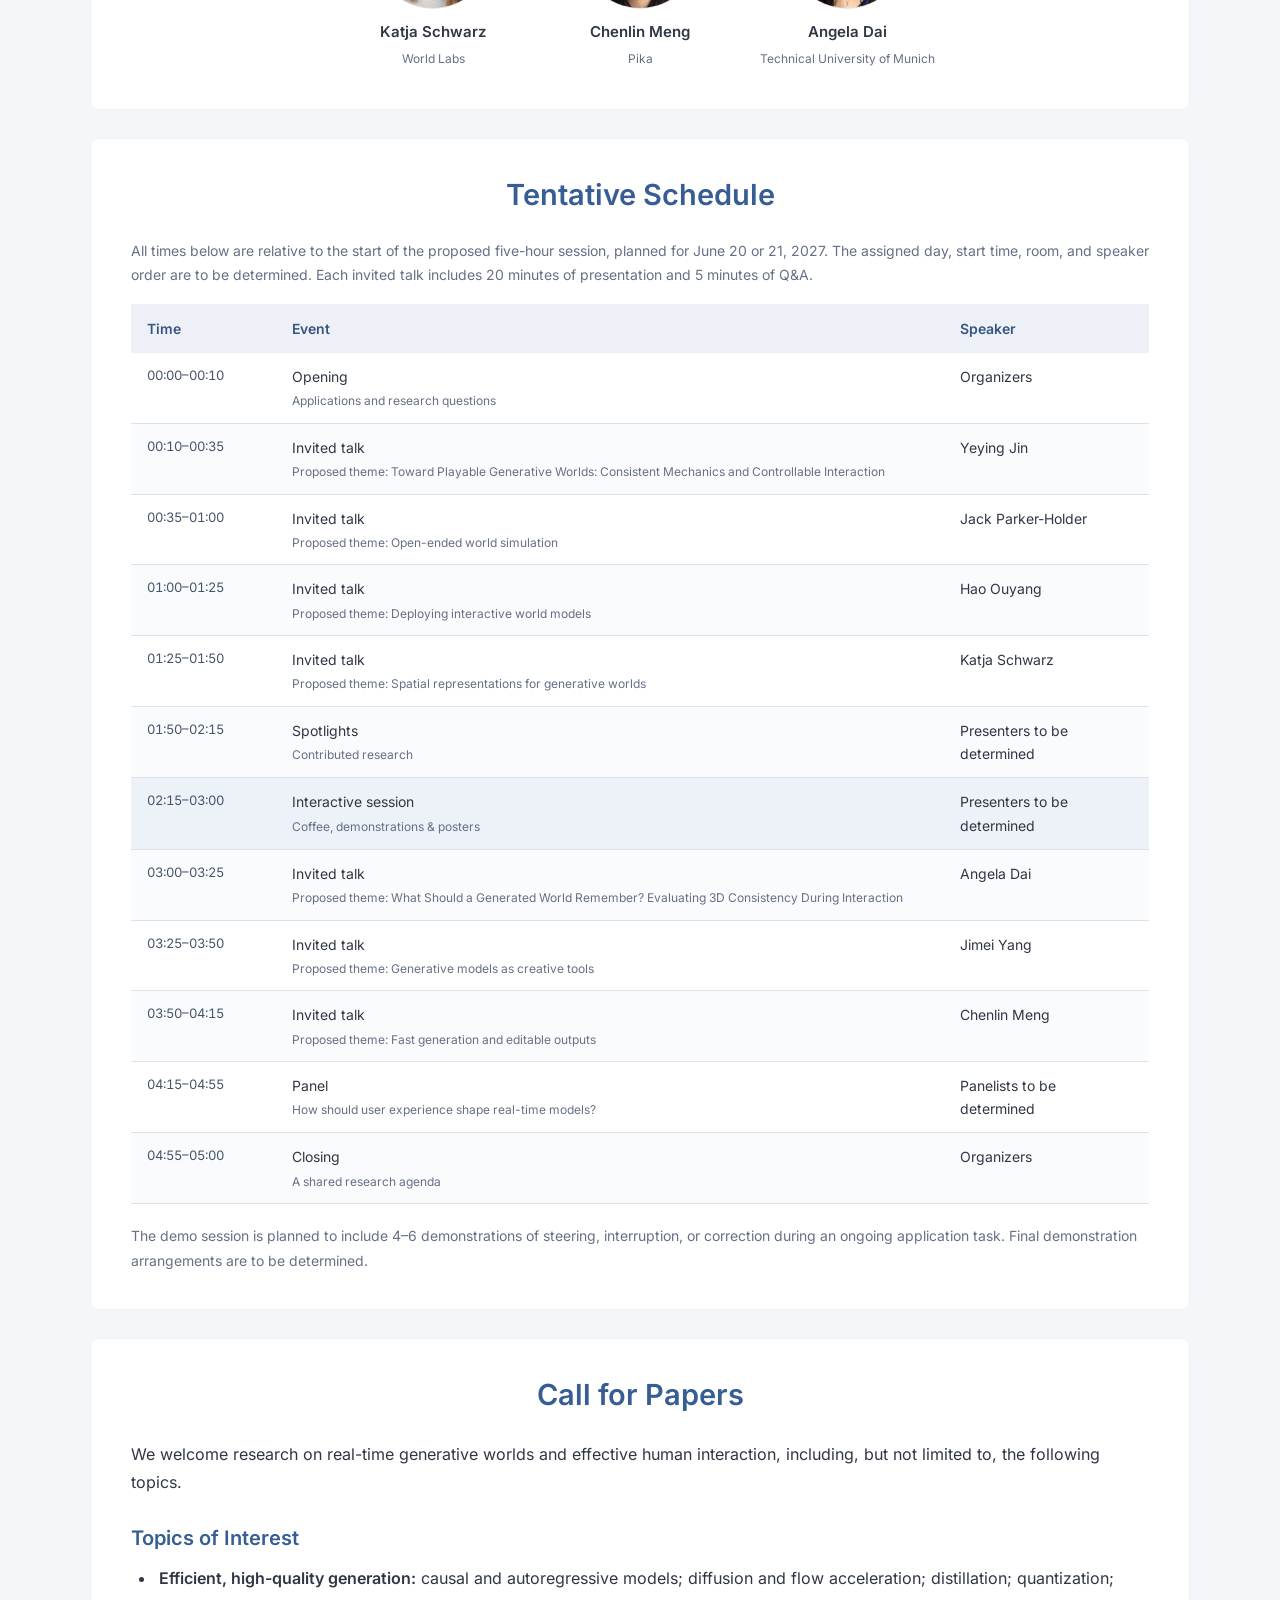
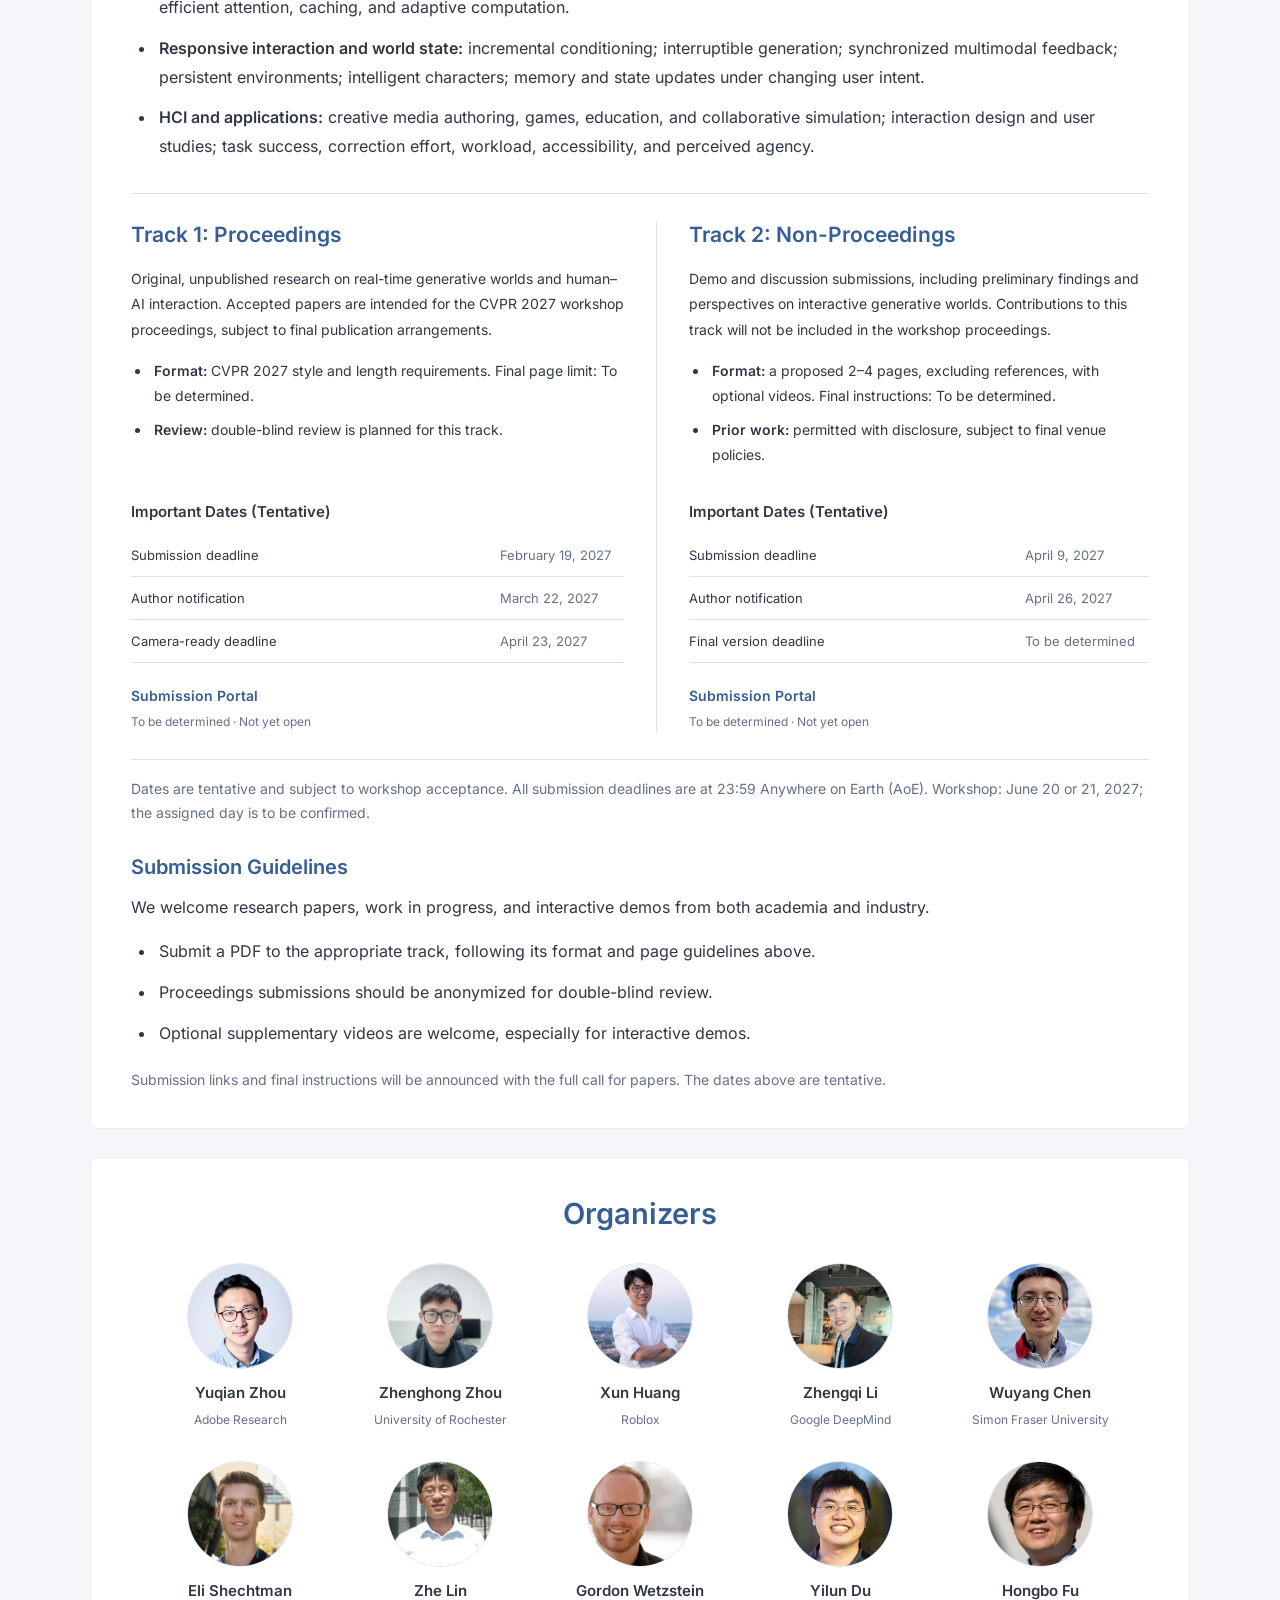
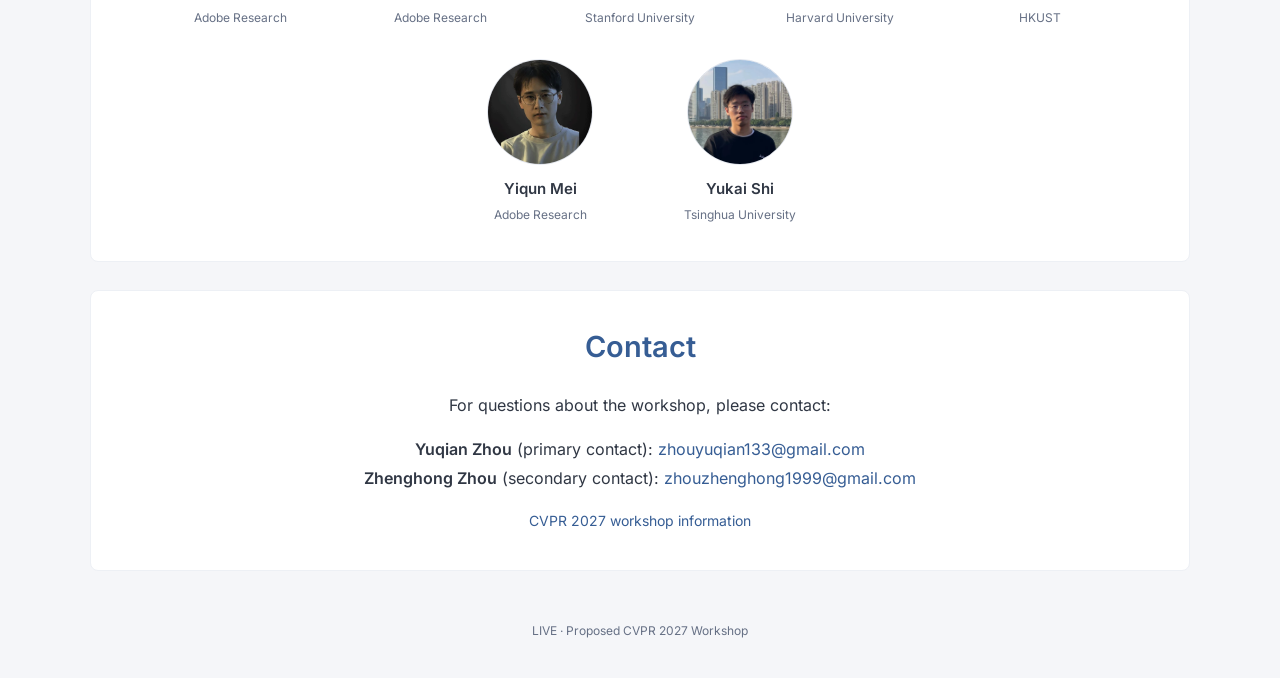
==== commit 33791391: "Refine speaker spacing and typography" ====
--- a/index.html
+++ b/index.html
@@ -12,7 +12,7 @@
   <title>LIVE | Proposed CVPR 2027 Workshop</title>
   <link rel="icon" href="favicon.svg" type="image/svg+xml">
   <link rel="stylesheet" href="assets/fonts/fonts.css">
-  <link rel="stylesheet" href="styles.css?v=speakers-4-3-20261102">
+  <link rel="stylesheet" href="styles.css?v=speakers-compact-20261102">
   <script src="main.js?v=academic-20261101" defer></script>
 </head>
 <body>
--- a/styles.css
+++ b/styles.css
@@ -42,7 +42,11 @@
 .person h3 { font-size:14px; font-weight:600; margin:0; line-height:1.5; }
 .person h3 a { color:#303744; } .person h3 a:hover { color:var(--accent); }
 .affiliation { font-size:12px; color:var(--muted); margin:5px 0 0; line-height:1.6; }
-.speakers { gap:28px; margin-bottom:8px; } .speakers .person { width:calc((100% - 84px) / 4); }
+.speakers { max-width:800px; margin:28px auto 4px; gap:34px 28px; }
+.speakers .person { width:calc((100% - 84px) / 4); }
+.speakers .person-portrait { width:120px; height:120px; margin-bottom:12px; }
+.speakers .person h3 { font-size:15px; }
+.speakers .affiliation { margin-top:6px; line-height:1.6; text-wrap:balance; }
 .organizers { gap:32px 28px; } .organizers .person { width:172px; }
 .organizers .person-portrait { width:106px; height:106px; } .organizers .person h3 { font-size:15px; }
 .table-wrap { width:100%; overflow-x:auto; }
@@ -79,6 +83,7 @@
 .credits h1 { color:#243d62; font-size:30px; } .credits h2 { font-size:23px; text-align:left; margin:30px 0 15px; }
 .credits p,.credits li { font-size:14px; } .back-link { display:inline-block; margin-bottom:15px; }
 @media(max-width:1100px) {
+  .speakers .person h3 { font-size:14px; }
   .organizers .person { width:calc((100% - 84px) / 4); }
   .workshop-header h1 { font-size:38px; }
 }
@@ -104,7 +109,7 @@
   .people { gap:26px 18px; } .speakers .person { width:calc((100% - 36px) / 3); }
   .person-portrait { width:100px; height:100px; }
   .organizers .person { width:calc((100% - 36px) / 3); } .organizers .person-portrait { width:94px; height:94px; }
-  .person h3,.organizers .person h3 { font-size:13px; } .affiliation { font-size:11px; }
+  .person h3,.speakers .person h3,.organizers .person h3 { font-size:13px; } .affiliation { font-size:11px; }
   .schedule { min-width:595px; font-size:13px; } .schedule th:first-child { width:115px; } .schedule th:last-child { width:155px; }
   .schedule tbody th { font-size:12px; } thead th,tbody td,tbody th { padding:11px 12px; }
   .dates { font-size:13px; } .dates td { width:145px; }
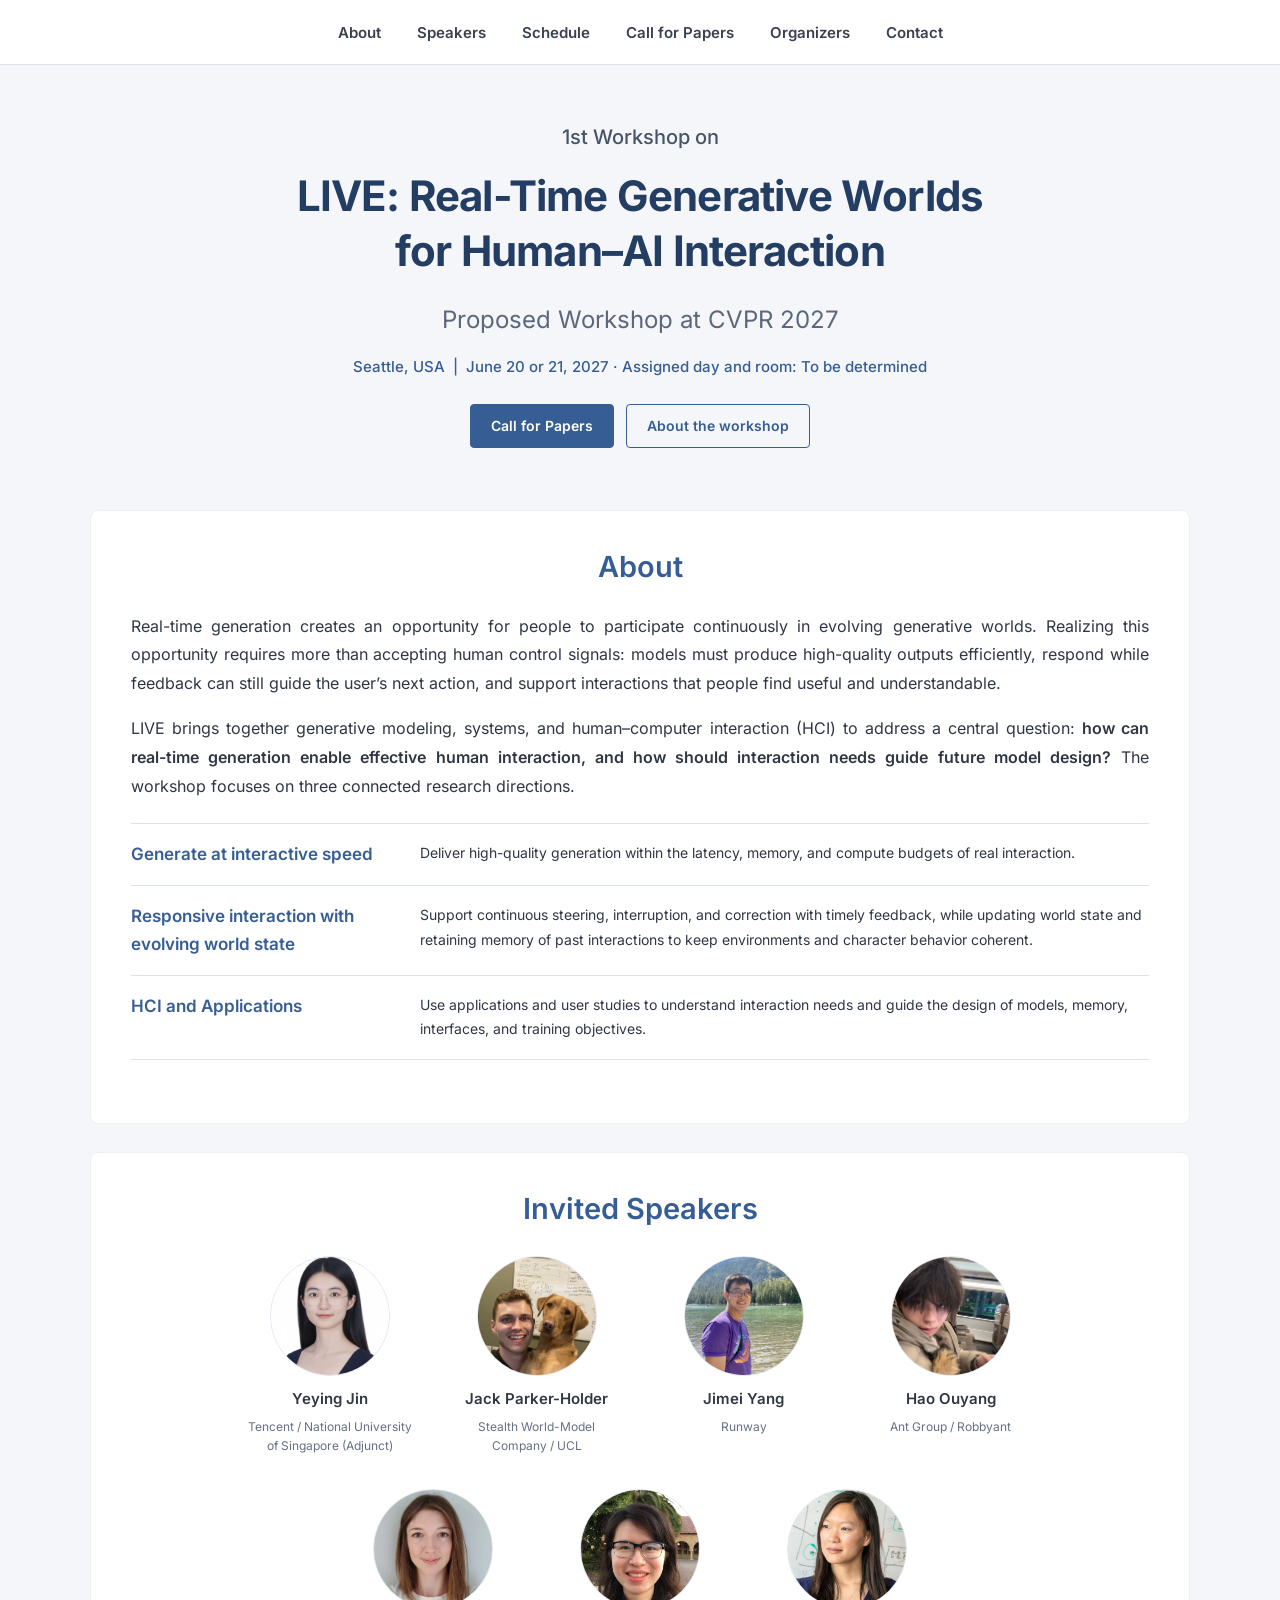
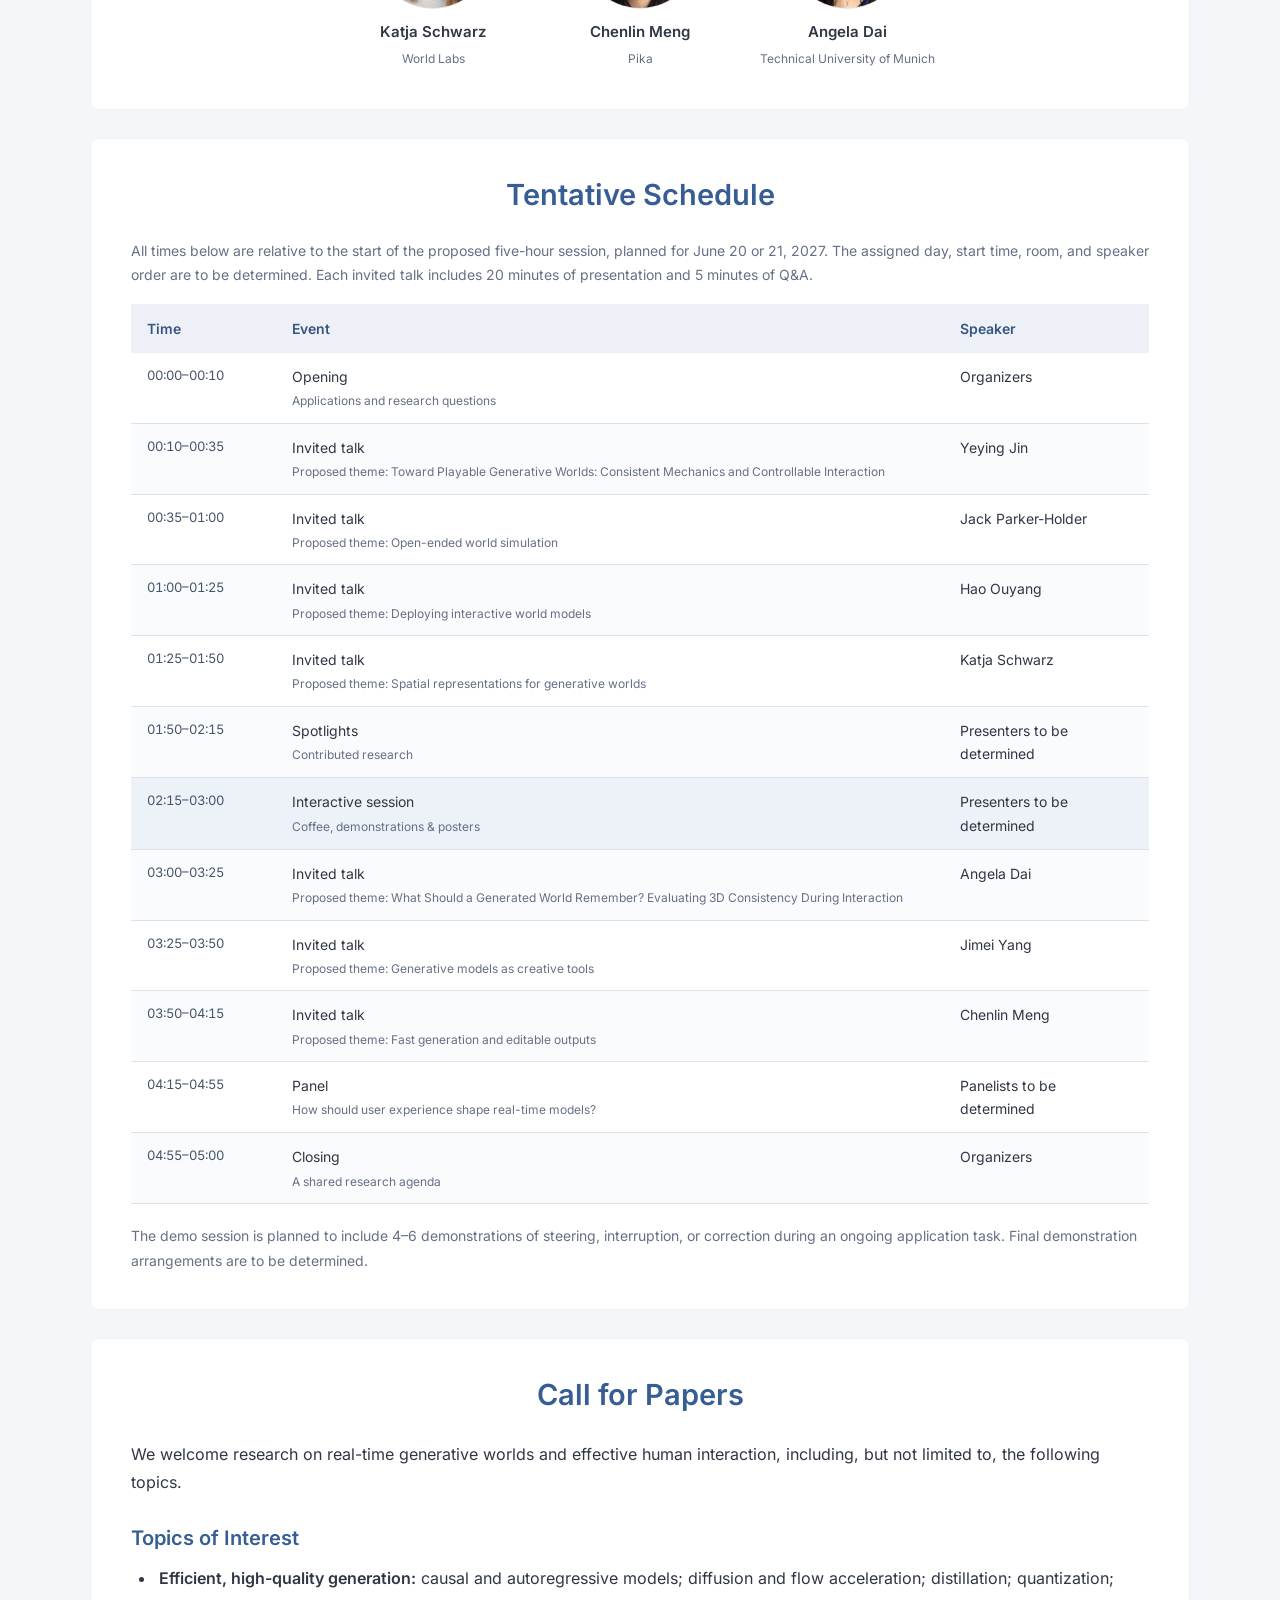
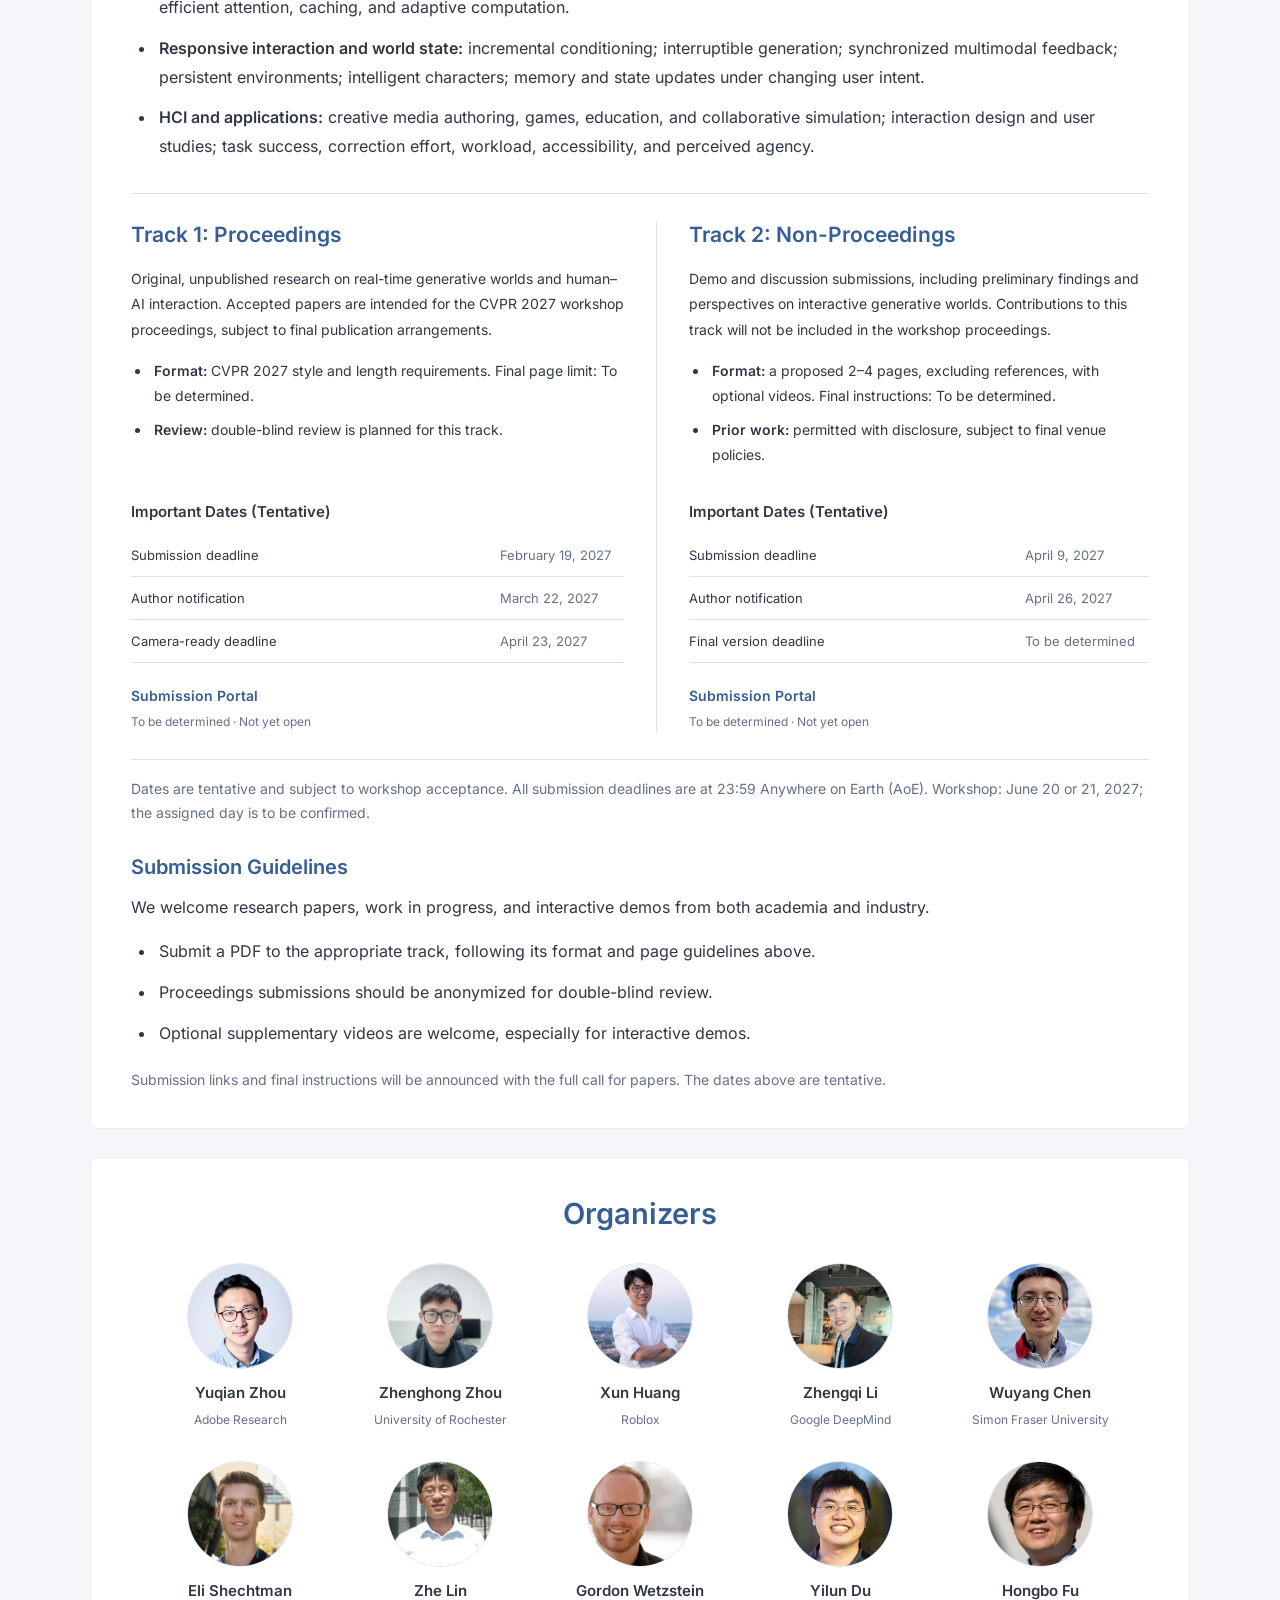
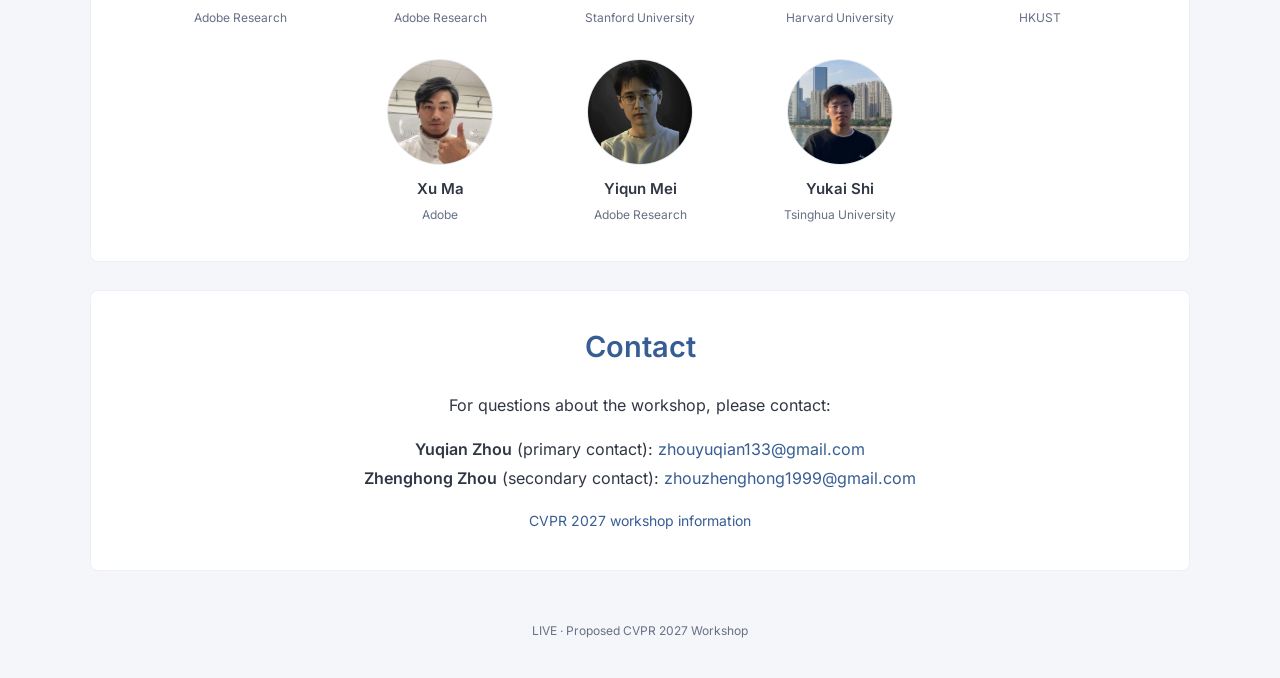
==== commit 0656159c: "Add Xu Ma to workshop organizers from the updated proposal" ====
--- a/index.html
+++ b/index.html
@@ -262,6 +262,13 @@
       <p class="affiliation">HKUST</p>
     </article>
 <article class="person organizer">
+      <a class="person-portrait" href="https://ma-xu.github.io/" target="_blank" rel="noopener noreferrer" aria-label="Xu Ma — personal website (opens in a new tab)">
+        <img src="assets/people/xu-ma.png" alt="Xu Ma" width="112" height="112" loading="lazy">
+      </a>
+      <h3><a href="https://ma-xu.github.io/" target="_blank" rel="noopener noreferrer">Xu Ma</a></h3>
+      <p class="affiliation">Adobe</p>
+    </article>
+<article class="person organizer">
       <a class="person-portrait" href="https://yiqunmei.net/" target="_blank" rel="noopener noreferrer" aria-label="Yiqun Mei — personal website (opens in a new tab)">
         <img src="assets/people/yiqun-mei.webp" alt="Yiqun Mei" width="112" height="112" loading="lazy">
       </a>
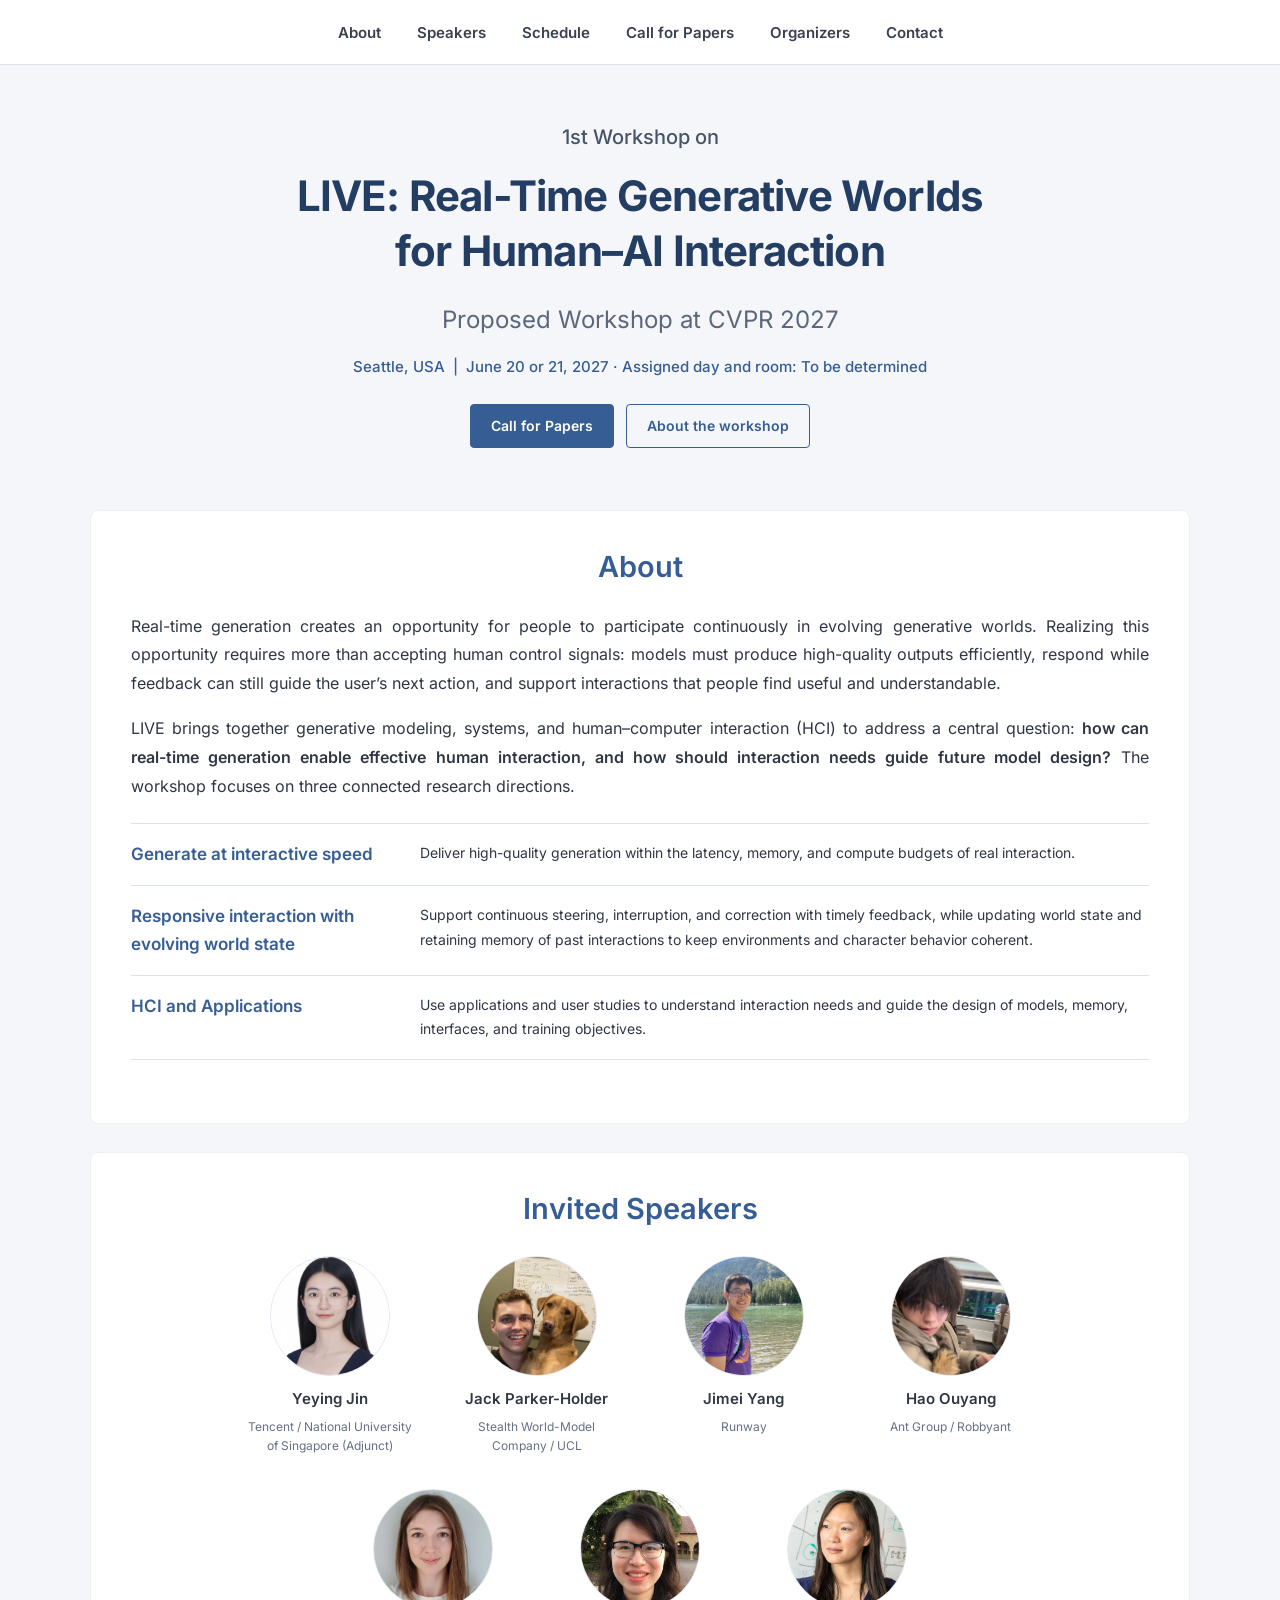
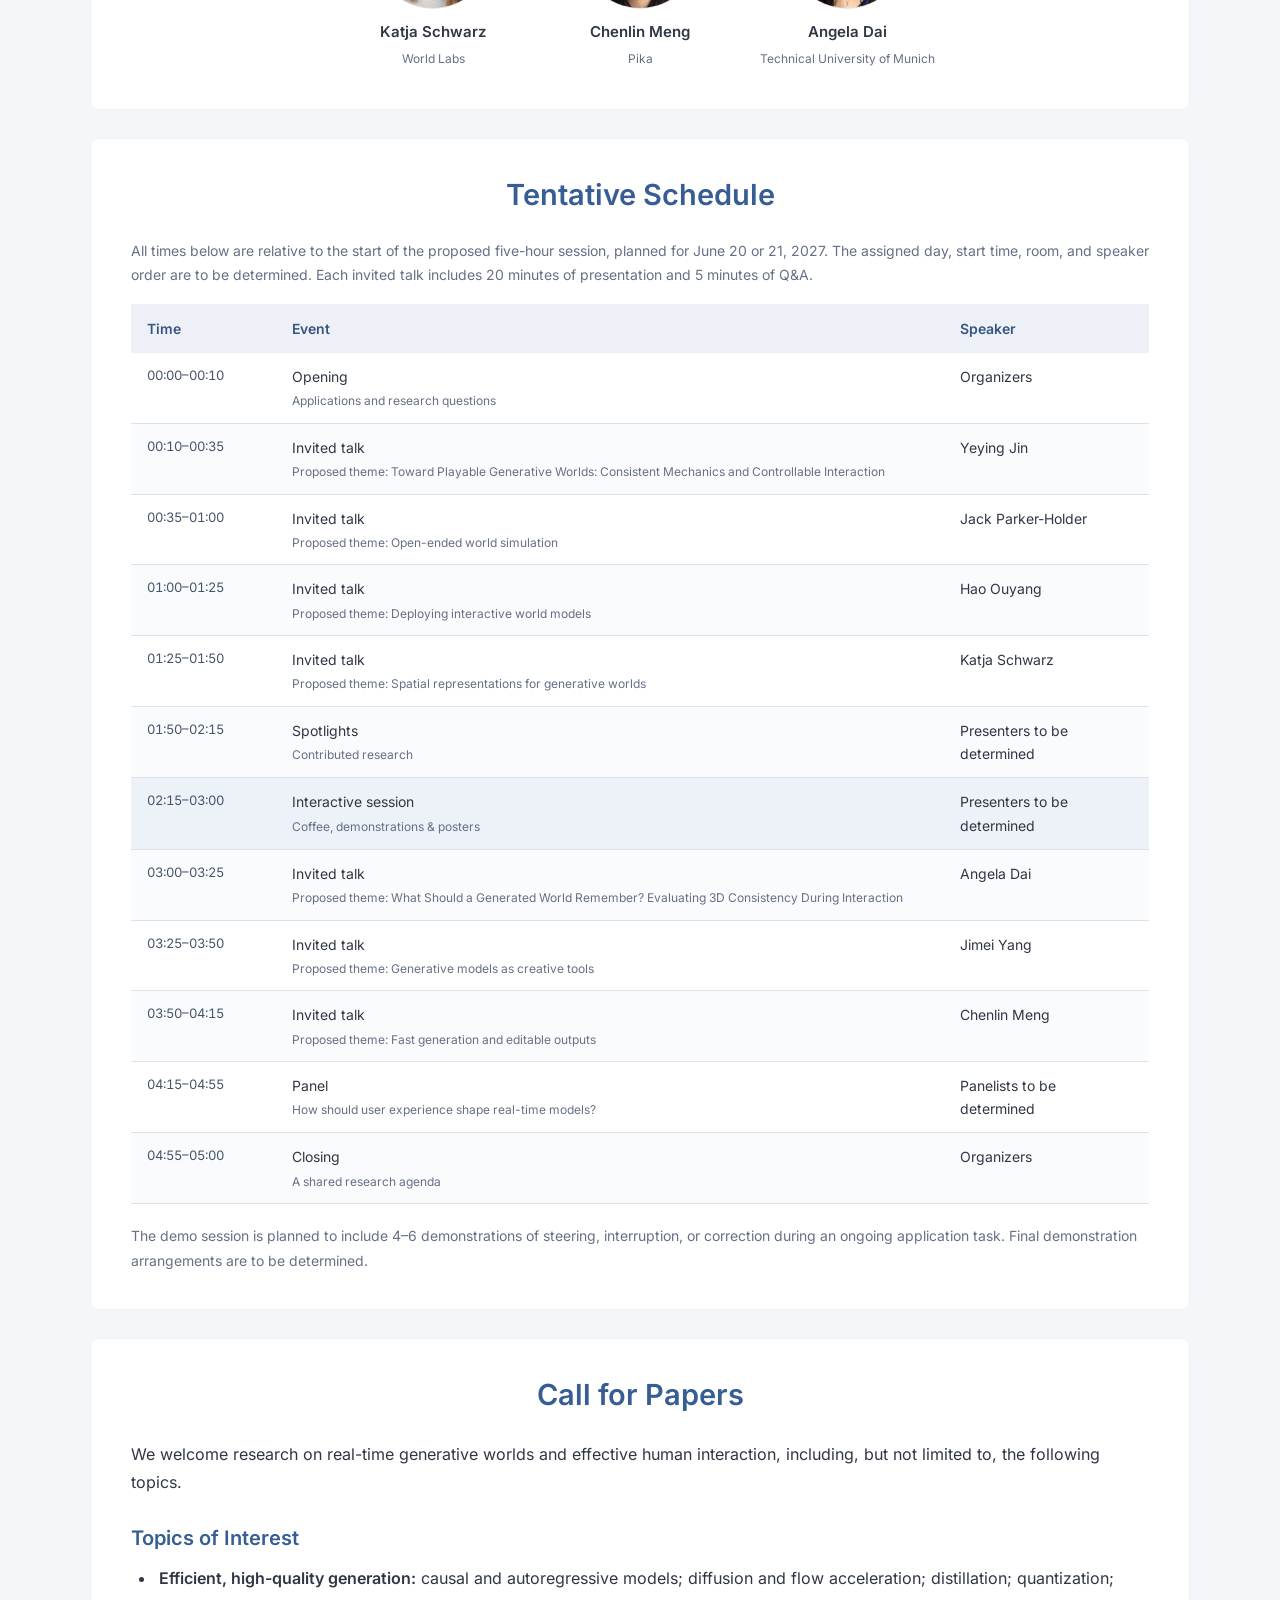
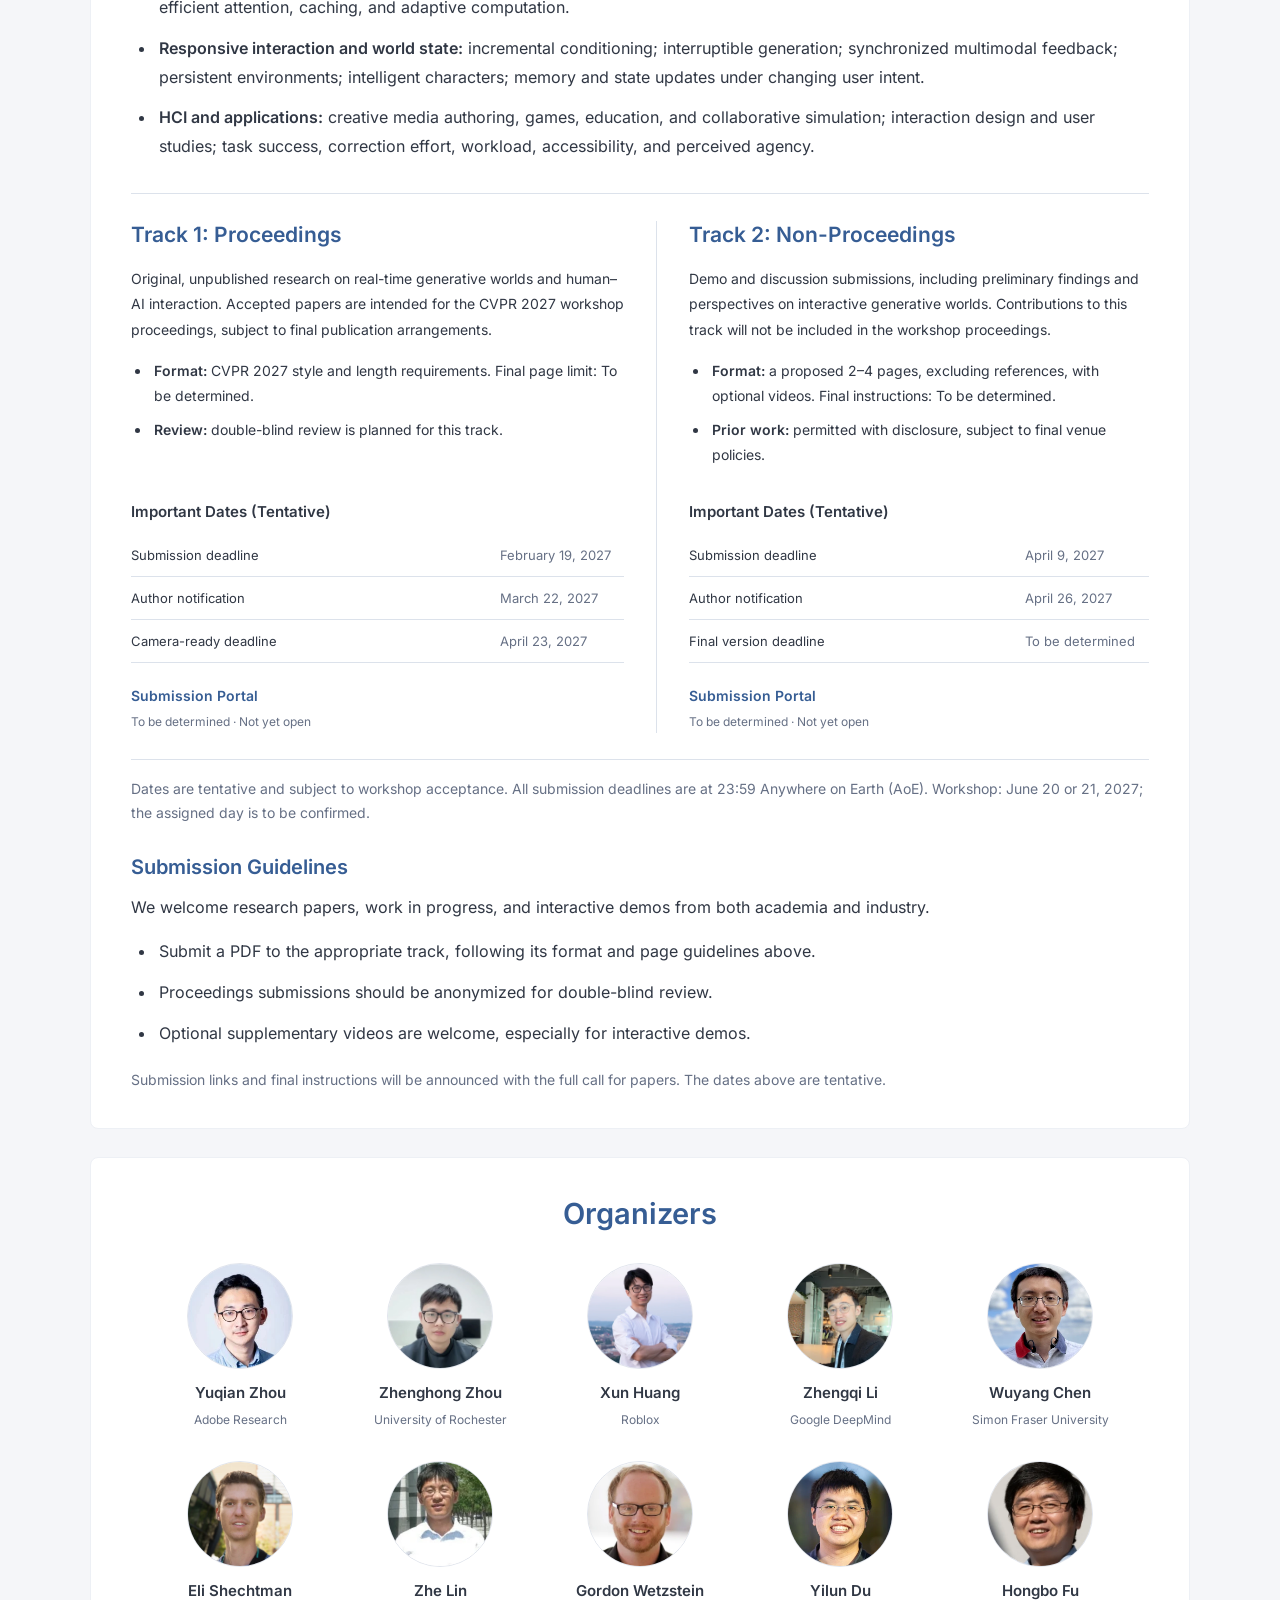
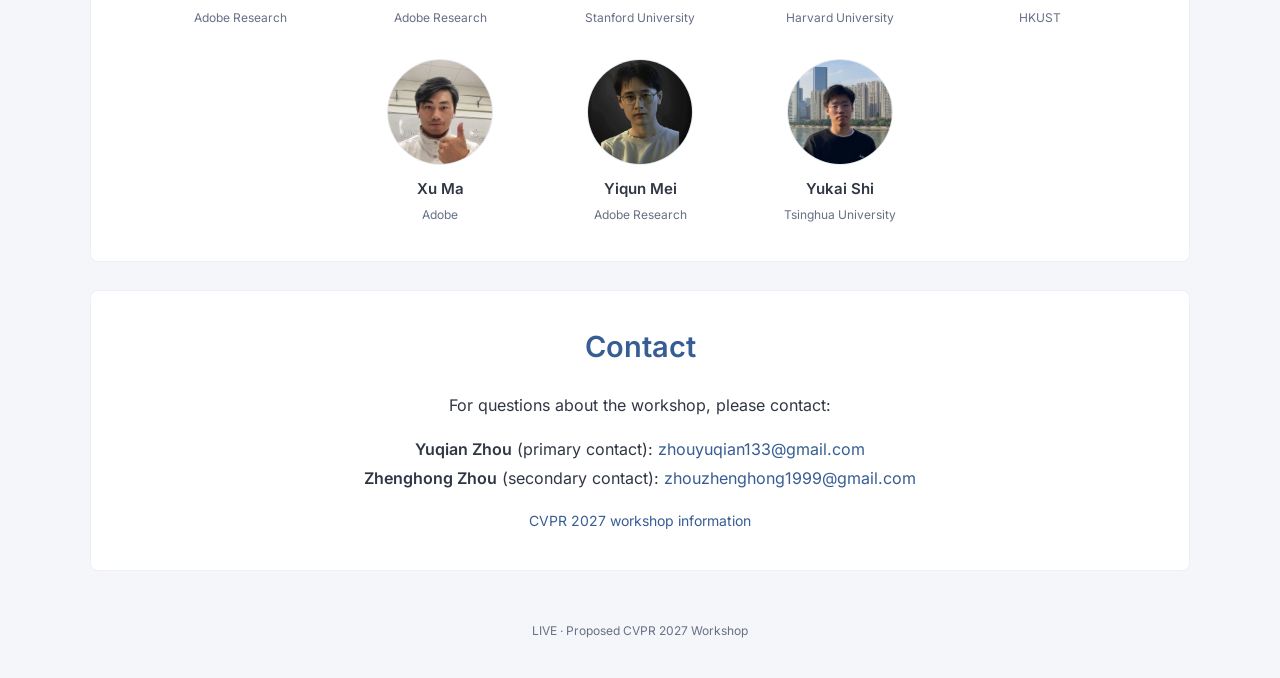
==== commit 51814419: "Center Gordon Wetzstein in his organizer portrait" ====
--- a/index.html
+++ b/index.html
@@ -242,7 +242,7 @@
     </article>
 <article class="person organizer">
       <a class="person-portrait" href="https://web.stanford.edu/~gordonwz/" target="_blank" rel="noopener noreferrer" aria-label="Gordon Wetzstein — personal website (opens in a new tab)">
-        <img src="assets/people/gordon-wetzstein.webp" alt="Gordon Wetzstein" width="112" height="112" loading="lazy">
+        <img src="assets/people/gordon-wetzstein.webp" alt="Gordon Wetzstein" width="112" height="112" loading="lazy" style="object-position:24% 50%">
       </a>
       <h3><a href="https://web.stanford.edu/~gordonwz/" target="_blank" rel="noopener noreferrer">Gordon Wetzstein</a></h3>
       <p class="affiliation">Stanford University</p>
